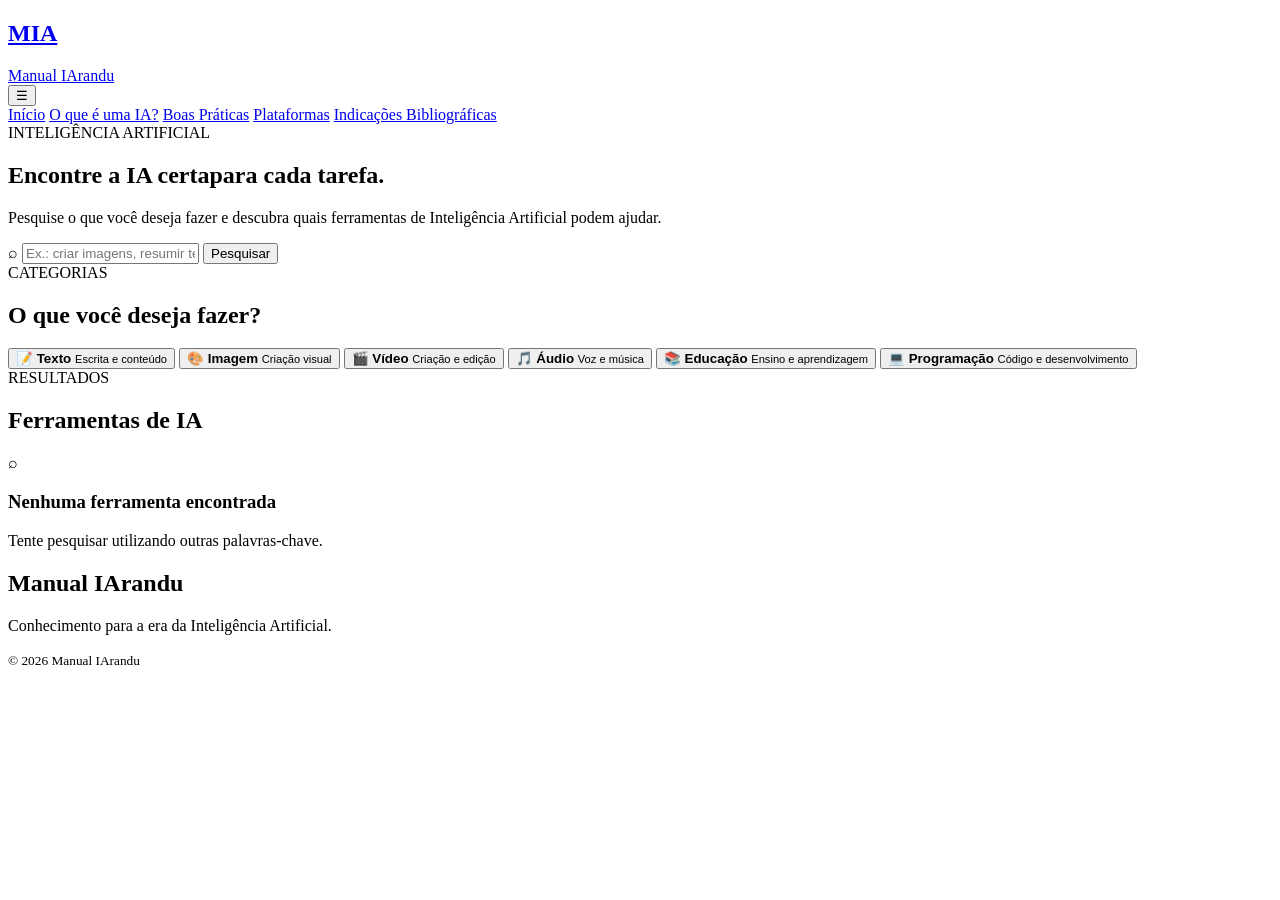
==== index.html @ a7a84420 "Add initial HTML structure for MIA website" ====
<!DOCTYPE html>
<html lang="pt-BR">

<head>

    <meta charset="UTF-8">
    <meta name="viewport" content="width=device-width, initial-scale=1.0">

    <title>MIA</title>

    <link rel="preconnect" href="https://fonts.googleapis.com">
    <link rel="preconnect" href="https://fonts.gstatic.com" crossorigin>

    <link href="https://fonts.googleapis.com/css2?family=Cormorant+Garamond:wght@500;600;700&family=Manrope:wght@400;500;600;700&display=swap"
        rel="stylesheet">

    <link rel="stylesheet" href="style.css">

    <script src="script.js" defer></script>

</head>

<body>

    <!-- Cabeçalho: -->

    <header>

        <div class="logo">
            <a href="index.html">
                <h2>MIA</h2>
                <span>Manual IArandu</span>
            </a>
        </div>

        <button class="menu-toggle" id="menuToggle" aria-label="Abrir menu">☰</button>
        
        <nav id="menu">
            <a href="index.html">Início</a>
            <a href="o-que-e-uma-ia.html">O que é uma IA?</a>
            <a href="boas-praticas.html">Boas Práticas</a>
            <a href="plataformas.html">Plataformas</a>
            <a href="indicacoes_bibliograficas.html">Indicações Bibliográficas</a>
        </nav>

    </header>

    <!-- =====================================================
                         Corpo da página
    ====================================================== -->

    <main>

        <!-- Descrição inicial -->

        <section class="hero">

            <div class="hero-content">

                <span class="tag">INTELIGÊNCIA ARTIFICIAL</span>
                <h1>Encontre a IA certa<strong>para cada tarefa.</strong></h1>
                <p>Pesquise o que você deseja fazer e descubra quais ferramentas de Inteligência Artificial podem
                    ajudar.</p>

                <!-- Busca -->

                <div class="search-box">

                    <span class="search-icon">⌕</span>
                    <input type="text" id="campoBusca" placeholder="Ex.: criar imagens, resumir textos, fazer vídeos..."
                        autocomplete="off">
                    <button id="botaoBuscar">Pesquisar</button>

                </div>

            </div>

        </section>

        <!-- Categorias -->

        <section class="categorias" id="categorias">

            <div class="titulo-secao">

                <span>CATEGORIAS</span>
                <h2>O que você deseja fazer?</h2>

            </div>

            <div class="categorias-grid">

                <button class="categoria" data-categoria="Texto">

                    <span class="emoji">📝</span>
                    <strong>Texto</strong>
                    <small>Escrita e conteúdo</small>

                </button>

                <button class="categoria" data-categoria="Imagem">

                    <span class="emoji">🎨</span>
                    <strong>Imagem</strong>
                    <small>Criação visual</small>

                </button>

                <button class="categoria" data-categoria="Vídeo">

                    <span class="emoji">🎬</span>
                    <strong>Vídeo</strong>
                    <small>Criação e edição</small>

                </button>

                <button class="categoria" data-categoria="Áudio">

                    <span class="emoji">🎵</span>
                    <strong>Áudio</strong>
                    <small>Voz e música</small>

                </button>

                <button class="categoria" data-categoria="Educação">

                    <span class="emoji">📚</span>
                    <strong>Educação</strong>
                    <small>Ensino e aprendizagem</small>

                </button>

                <button class="categoria" data-categoria="Programação">

                    <span class="emoji">💻</span>
                    <strong>Programação</strong>
                    <small>Código e desenvolvimento</small>

                </button>

            </div>

        </section>


        <!-- Seleção de acordo com a categorização  -->

        <section class="resultados" id="ferramentas">

            <div class="cabecalho-resultados">

                <div>

                    <span>RESULTADOS</span>
                    <h2 id="tituloResultados">Ferramentas de IA</h2>

                </div>

                <span id="quantidade"></span>

            </div>

            <div id="listaResultados"></div>

            <div id="semResultados">

                <div class="icone-vazio">⌕</div>
                <h3>Nenhuma ferramenta encontrada</h3>
                <p>Tente pesquisar utilizando outras palavras-chave.</p>

            </div>

        </section>

    </main>

    <!-- =====================================================
                              Rodapé
    ====================================================== -->

    <footer>

        <h2>Manual IArandu</h2>
        <p>Conhecimento para a era da Inteligência Artificial.</p>
        <small>© 2026 Manual IArandu</small>

    </footer>

</body>

</html>
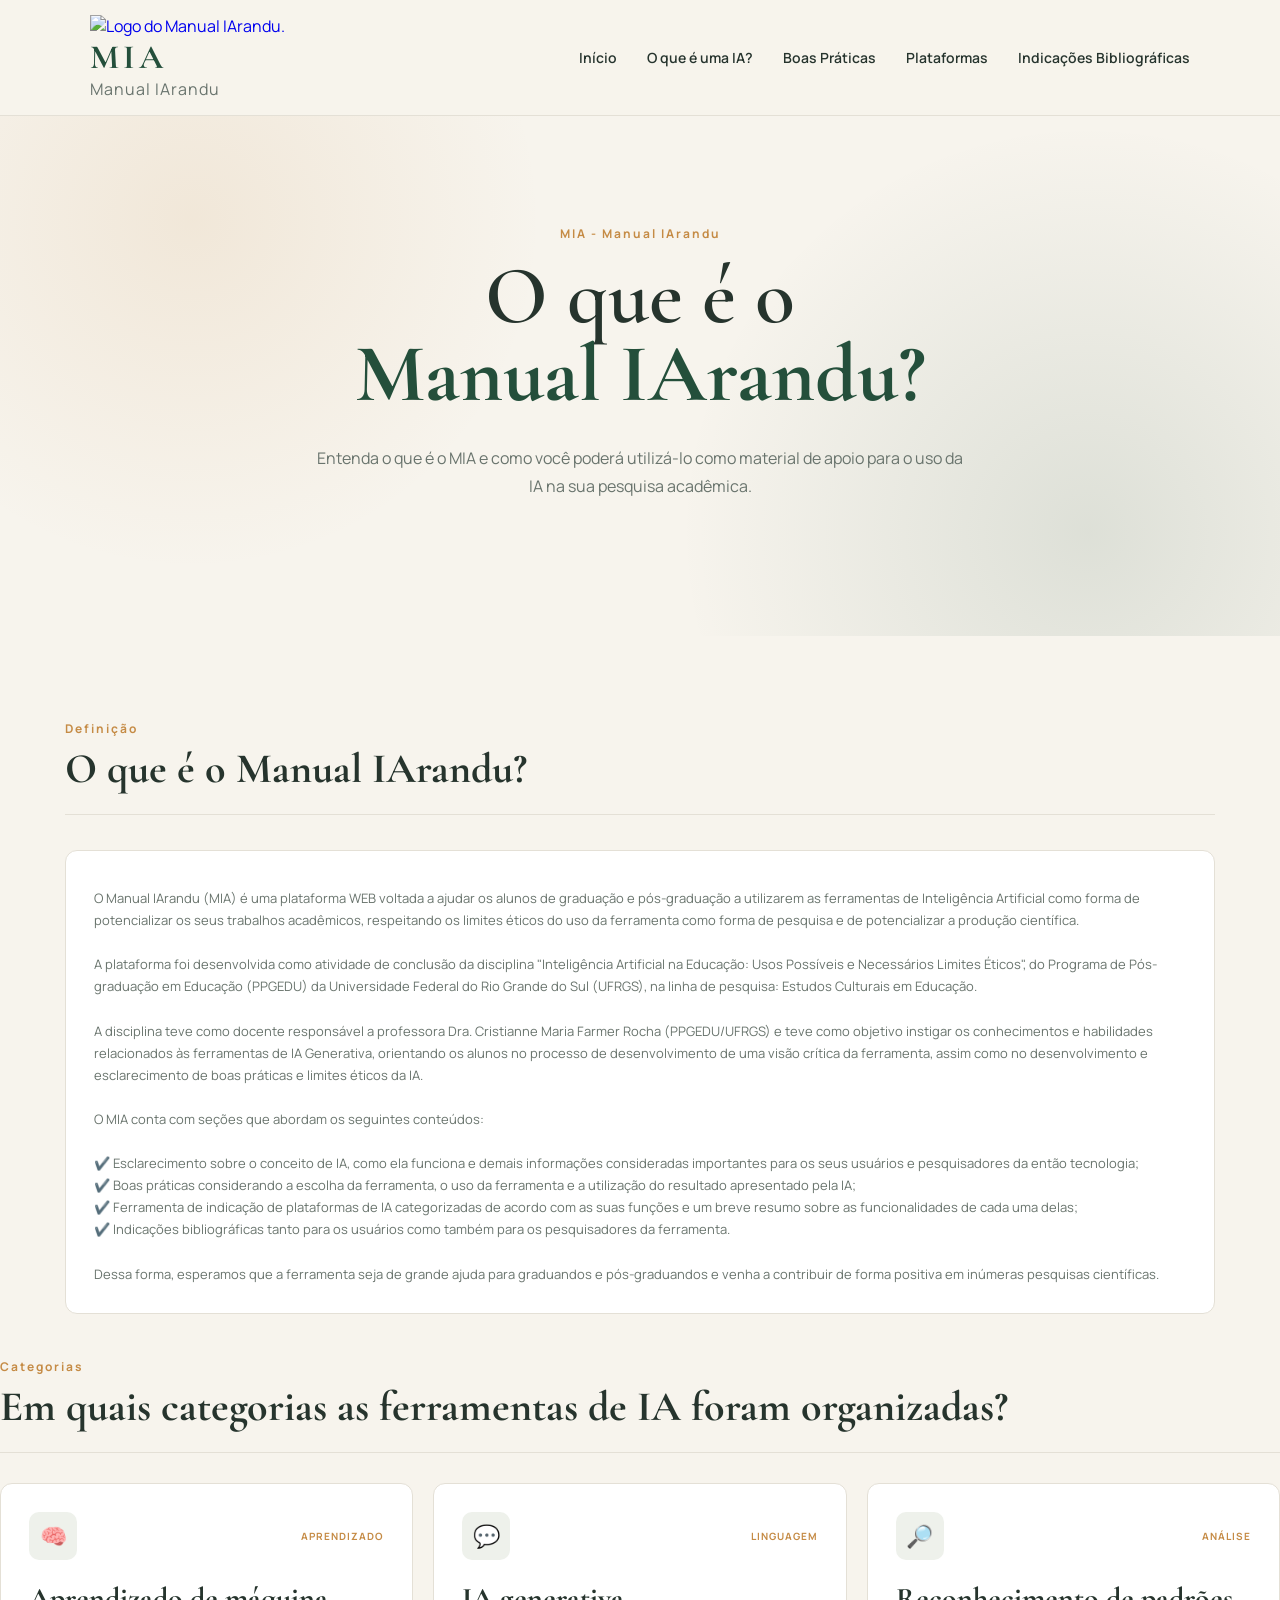
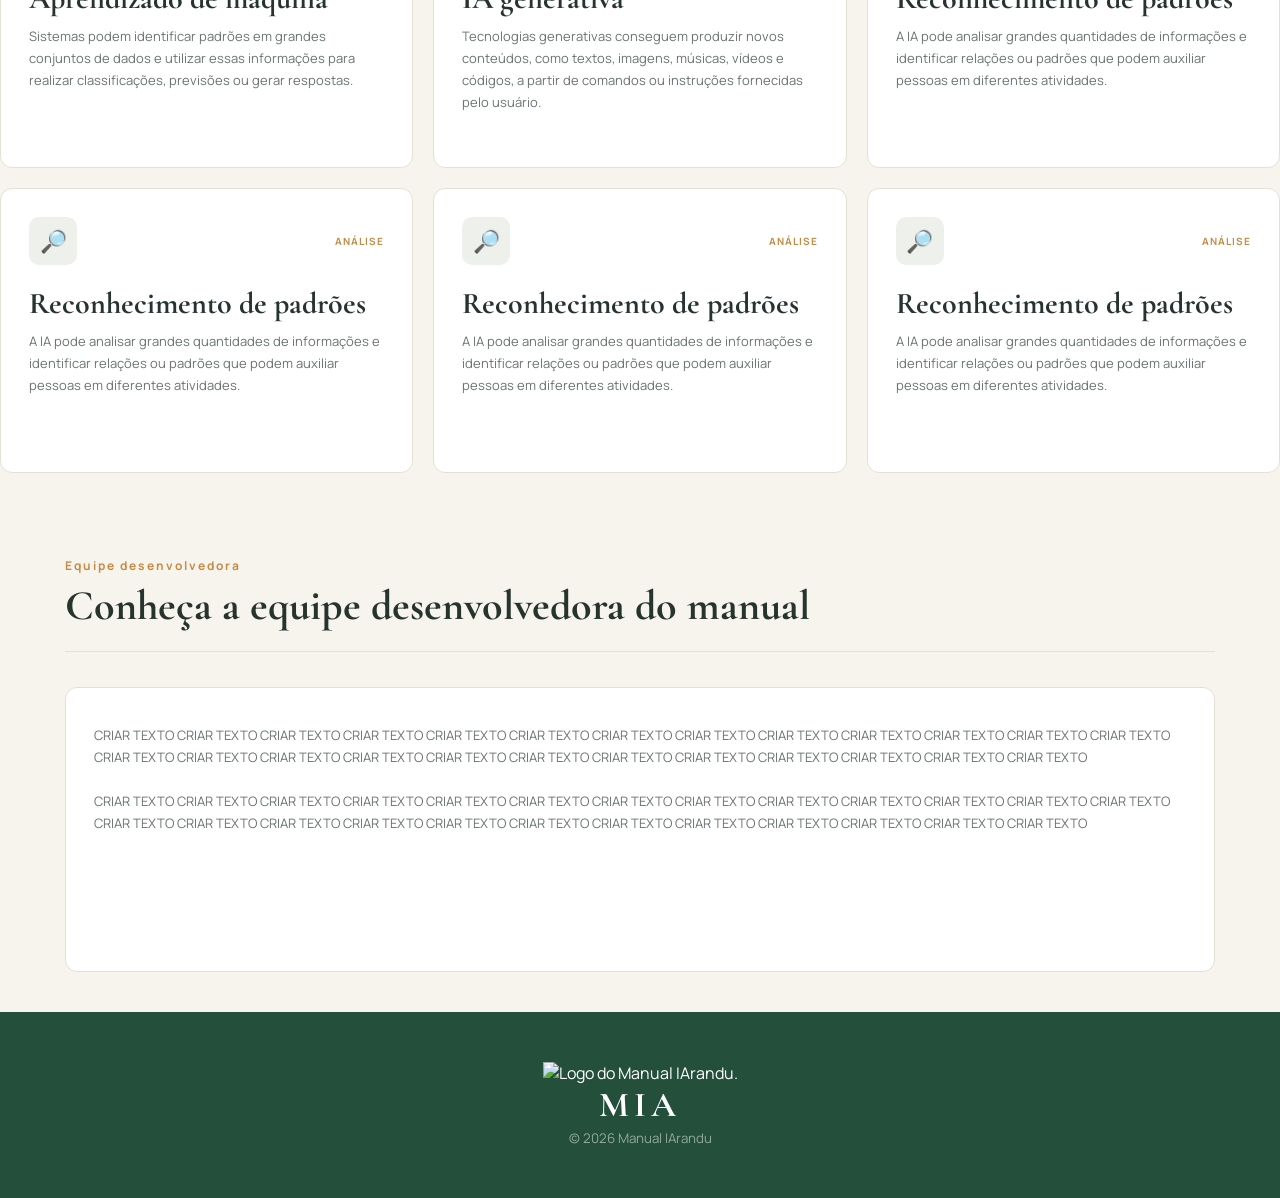
==== commit e1495df8: "Update index.html" ====
--- a/index.html
+++ b/index.html
@@ -6,167 +6,316 @@
     <meta charset="UTF-8">
     <meta name="viewport" content="width=device-width, initial-scale=1.0">
 
-    <title>MIA</title>
+    <title>MIA | Início</title>
 
     <link rel="preconnect" href="https://fonts.googleapis.com">
     <link rel="preconnect" href="https://fonts.gstatic.com" crossorigin>
-
-    <link href="https://fonts.googleapis.com/css2?family=Cormorant+Garamond:wght@500;600;700&family=Manrope:wght@400;500;600;700&display=swap"
-        rel="stylesheet">
-
+    <link href="https://fonts.googleapis.com/css2?family=Cormorant+Garamond:wght@500;600;700&family=Manrope:wght@400;500;600;700&display=swap" rel="stylesheet">
+    <link rel="icon" type="image/png" href="imagens/logo.png">
     <link rel="stylesheet" href="style.css">
 
-    <script src="script.js" defer></script>
+    <script src="js/menu.js" defer></script>
 
 </head>
 
 <body>
 
-    <!-- Cabeçalho: -->
+    <!-- =====================================================================================================================================
+    Cabeçalho      Cabeçalho      Cabeçalho      Cabeçalho     Cabeçalho     Cabeçalho     Cabeçalho     Cabeçalho     Cabeçalho     Cabeçalho     
+    ====================================================================================================================================== -->
 
     <header>
 
         <div class="logo">
+
             <a href="index.html">
-                <h2>MIA</h2>
-                <span>Manual IArandu</span>
+
+                <img src="imagens/logo.png" alt="Logo do Manual IArandu.">
+
+                <div class="logo-text">
+
+                    <h2>MIA</h2>
+
+                    <span>Manual IArandu</span>
+
+                </div>
+
             </a>
+
         </div>
 
         <button class="menu-toggle" id="menuToggle" aria-label="Abrir menu">☰</button>
         
         <nav id="menu">
+
             <a href="index.html">Início</a>
             <a href="o-que-e-uma-ia.html">O que é uma IA?</a>
             <a href="boas-praticas.html">Boas Práticas</a>
             <a href="plataformas.html">Plataformas</a>
             <a href="indicacoes_bibliograficas.html">Indicações Bibliográficas</a>
+
         </nav>
 
     </header>
 
-    <!-- =====================================================
-                         Corpo da página
-    ====================================================== -->
+    <!-- =====================================================================================================================================
+    Conteúdo da página      Conteúdo da página      Conteúdo da página      Conteúdo da página      Conteúdo da página      Conteúdo da página          
+    ====================================================================================================================================== -->
 
     <main>
 
-        <!-- Descrição inicial -->
+        <!------------------------------------------------------------ Primera seção ------------------------------------------------------------>
 
         <section class="hero">
 
             <div class="hero-content">
 
-                <span class="tag">INTELIGÊNCIA ARTIFICIAL</span>
-                <h1>Encontre a IA certa<strong>para cada tarefa.</strong></h1>
-                <p>Pesquise o que você deseja fazer e descubra quais ferramentas de Inteligência Artificial podem
-                    ajudar.</p>
-
-                <!-- Busca -->
-
-                <div class="search-box">
-
-                    <span class="search-icon">⌕</span>
-                    <input type="text" id="campoBusca" placeholder="Ex.: criar imagens, resumir textos, fazer vídeos..."
-                        autocomplete="off">
-                    <button id="botaoBuscar">Pesquisar</button>
+                <span class="tag">MIA - Manual IArandu</span>
+
+                <h1>
+                    O que é o
+                    <strong>Manual IArandu?</strong>
+                </h1>
+
+                <p>Entenda o que é o MIA e como você poderá utilizá-lo como 
+                    material de apoio para o uso da IA na sua pesquisa acadêmica.
+                </p>
+
+            </div>
+
+        </section>
+
+        <!------------------------------------------------------------ Segunda seção ------------------------------------------------------------>
+
+        <section class="categorias">
+
+            <!-- Título da segunda seção -->
+
+            <div class="cabecalho-resultados">
+
+                <div>
+
+                    <span>Definição</span>
+
+                    <h2>O que é o Manual IArandu?</h2>
 
                 </div>
 
             </div>
 
+            <!-- Texto da segunda seção -->
+
+            <div class="card" style="margin-top: 35px;">
+
+                <p>
+                    O Manual IArandu (MIA) é uma plataforma WEB voltada a ajudar os alunos de graduação e pós-graduação a utilizarem as ferramentas de 
+                    Inteligência Artificial como forma de potencializar os seus trabalhos acadêmicos, respeitando os limites éticos do uso da ferramenta 
+                    como forma de pesquisa e de potencializar a produção científica.
+
+                    <br><br>
+
+                    A plataforma foi desenvolvida como atividade de conclusão da disciplina "Inteligência Artificial na Educação: Usos Possíveis e 
+                    Necessários Limites Éticos", do Programa de Pós-graduação em Educação (PPGEDU) da Universidade Federal do Rio Grande do Sul (UFRGS), 
+                    na linha de pesquisa: Estudos Culturais em Educação.
+
+                    <br><br>
+                    
+                    A disciplina teve como docente responsável a professora Dra. Cristianne Maria Farmer Rocha (PPGEDU/UFRGS) e teve como objetivo instigar 
+                    os conhecimentos e habilidades relacionados às ferramentas de IA Generativa, orientando os alunos no processo de desenvolvimento de uma 
+                    visão crítica da ferramenta, assim como no desenvolvimento e esclarecimento de boas práticas e limites éticos da IA.
+
+                    <br><br>
+
+                    O MIA conta com seções que abordam os seguintes conteúdos:
+
+                    <br><br>
+
+                    ✔️ Esclarecimento sobre o conceito de IA, como ela funciona e demais informações consideradas importantes para os seus usuários e 
+                    pesquisadores da então tecnologia;<br>
+                    ✔️ Boas práticas considerando a escolha da ferramenta, o uso da ferramenta e a utilização do resultado apresentado pela IA;<br>
+                    ✔️ Ferramenta de indicação de plataformas de IA categorizadas de acordo com as suas funções e um breve resumo sobre as funcionalidades 
+                    de cada uma delas;<br>
+                    ✔️ Indicações bibliográficas tanto para os usuários como também para os pesquisadores da ferramenta.
+
+                    <br><br>
+
+                    Dessa forma, esperamos que a ferramenta seja de grande ajuda para graduandos e pós-graduandos e venha a contribuir de forma positiva 
+                    em inúmeras pesquisas científicas.
+
+                    <br>
+
+                </p>
+
+            </div>
+
         </section>
 
-        <!-- Categorias -->
-
-        <section class="categorias" id="categorias">
-
-            <div class="titulo-secao">
-
-                <span>CATEGORIAS</span>
-                <h2>O que você deseja fazer?</h2>
-
-            </div>
-
-            <div class="categorias-grid">
-
-                <button class="categoria" data-categoria="Texto">
-
-                    <span class="emoji">📝</span>
-                    <strong>Texto</strong>
-                    <small>Escrita e conteúdo</small>
-
-                </button>
-
-                <button class="categoria" data-categoria="Imagem">
-
-                    <span class="emoji">🎨</span>
-                    <strong>Imagem</strong>
-                    <small>Criação visual</small>
-
-                </button>
-
-                <button class="categoria" data-categoria="Vídeo">
-
-                    <span class="emoji">🎬</span>
-                    <strong>Vídeo</strong>
-                    <small>Criação e edição</small>
-
-                </button>
-
-                <button class="categoria" data-categoria="Áudio">
-
-                    <span class="emoji">🎵</span>
-                    <strong>Áudio</strong>
-                    <small>Voz e música</small>
-
-                </button>
-
-                <button class="categoria" data-categoria="Educação">
-
-                    <span class="emoji">📚</span>
-                    <strong>Educação</strong>
-                    <small>Ensino e aprendizagem</small>
-
-                </button>
-
-                <button class="categoria" data-categoria="Programação">
-
-                    <span class="emoji">💻</span>
-                    <strong>Programação</strong>
-                    <small>Código e desenvolvimento</small>
-
-                </button>
+        <!------------------------------------------------------------ Terceira seção ------------------------------------------------------------>
+
+        <section class="padding-definicao-categorias">
+
+            <!-- Título da terceira seção -->
+
+            <div class="cabecalho-resultados">
+
+                <div>
+
+                    <span>Categorias</span>
+
+                    <h2>Em quais categorias as ferramentas de IA foram organizadas?</h2>
+
+                </div>
+
+            </div>
+
+            <!-- Categorias e breve descrições delas -->
+
+            <div id="listaResultados">
+
+                <article class="card">
+
+                    <div class="card-topo">
+                        <div class="icone">🧠</div>
+                        <span class="tipo">Aprendizado</span>
+                    </div>
+
+                    <h3>Aprendizado de máquina</h3>
+
+                    <p>
+                        Sistemas podem identificar padrões em grandes conjuntos
+                        de dados e utilizar essas informações para realizar
+                        classificações, previsões ou gerar respostas.
+                    </p>
+
+                </article>
+
+                <article class="card">
+
+                    <div class="card-topo">
+                        <div class="icone">💬</div>
+                        <span class="tipo">Linguagem</span>
+                    </div>
+
+                    <h3>IA generativa</h3>
+
+                    <p>
+                        Tecnologias generativas conseguem produzir novos conteúdos,
+                        como textos, imagens, músicas, vídeos e códigos, a partir
+                        de comandos ou instruções fornecidas pelo usuário.
+                    </p>
+
+                </article>
+
+                <article class="card">
+
+                    <div class="card-topo">
+                        <div class="icone">🔎</div>
+                        <span class="tipo">Análise</span>
+                    </div>
+
+                    <h3>Reconhecimento de padrões</h3>
+
+                    <p>
+                        A IA pode analisar grandes quantidades de informações e
+                        identificar relações ou padrões que podem auxiliar pessoas
+                        em diferentes atividades.
+                    </p>
+
+                </article>
+
+                <article class="card">
+
+                    <div class="card-topo">
+                        <div class="icone">🔎</div>
+                        <span class="tipo">Análise</span>
+                    </div>
+
+                    <h3>Reconhecimento de padrões</h3>
+
+                    <p>
+                        A IA pode analisar grandes quantidades de informações e
+                        identificar relações ou padrões que podem auxiliar pessoas
+                        em diferentes atividades.
+                    </p>
+
+                </article>
+
+                <article class="card">
+
+                    <div class="card-topo">
+                        <div class="icone">🔎</div>
+                        <span class="tipo">Análise</span>
+                    </div>
+
+                    <h3>Reconhecimento de padrões</h3>
+
+                    <p>
+                        A IA pode analisar grandes quantidades de informações e
+                        identificar relações ou padrões que podem auxiliar pessoas
+                        em diferentes atividades.
+                    </p>
+
+                </article>
+
+                <article class="card">
+
+                    <div class="card-topo">
+                        <div class="icone">🔎</div>
+                        <span class="tipo">Análise</span>
+                    </div>
+
+                    <h3>Reconhecimento de padrões</h3>
+
+                    <p>
+                        A IA pode analisar grandes quantidades de informações e
+                        identificar relações ou padrões que podem auxiliar pessoas
+                        em diferentes atividades.
+                    </p>
+
+                </article>
 
             </div>
 
         </section>
 
-
-        <!-- Seleção de acordo com a categorização  -->
-
-        <section class="resultados" id="ferramentas">
+        <!------------------------------------------------------------ Quarta seção ------------------------------------------------------------>
+
+
+        <section class="categorias">
+
+            <!-- Título da quarta seção -->
 
             <div class="cabecalho-resultados">
 
                 <div>
 
-                    <span>RESULTADOS</span>
-                    <h2 id="tituloResultados">Ferramentas de IA</h2>
+                    <span>Equipe desenvolvedora</span>
+
+                    <h2>Conheça a equipe desenvolvedora do manual</h2>
 
                 </div>
 
-                <span id="quantidade"></span>
-
-            </div>
-
-            <div id="listaResultados"></div>
-
-            <div id="semResultados">
-
-                <div class="icone-vazio">⌕</div>
-                <h3>Nenhuma ferramenta encontrada</h3>
-                <p>Tente pesquisar utilizando outras palavras-chave.</p>
+            </div>
+
+            <!-- Texto da quarta seção -->
+
+            <div class="card" style="margin-top: 35px;">
+
+                <p>
+                    CRIAR TEXTO   CRIAR TEXTO   CRIAR TEXTO   CRIAR TEXTO   CRIAR TEXTO   
+                    CRIAR TEXTO   CRIAR TEXTO   CRIAR TEXTO   CRIAR TEXTO   CRIAR TEXTO   
+                    CRIAR TEXTO   CRIAR TEXTO   CRIAR TEXTO   CRIAR TEXTO   CRIAR TEXTO   
+                    CRIAR TEXTO   CRIAR TEXTO   CRIAR TEXTO   CRIAR TEXTO   CRIAR TEXTO   
+                    CRIAR TEXTO   CRIAR TEXTO   CRIAR TEXTO   CRIAR TEXTO   CRIAR TEXTO   
+
+                    <br><br>
+
+                    CRIAR TEXTO   CRIAR TEXTO   CRIAR TEXTO   CRIAR TEXTO   CRIAR TEXTO   
+                    CRIAR TEXTO   CRIAR TEXTO   CRIAR TEXTO   CRIAR TEXTO   CRIAR TEXTO   
+                    CRIAR TEXTO   CRIAR TEXTO   CRIAR TEXTO   CRIAR TEXTO   CRIAR TEXTO   
+                    CRIAR TEXTO   CRIAR TEXTO   CRIAR TEXTO   CRIAR TEXTO   CRIAR TEXTO   
+                    CRIAR TEXTO   CRIAR TEXTO   CRIAR TEXTO   CRIAR TEXTO   CRIAR TEXTO   
+                </p>
 
             </div>
 
@@ -174,14 +323,16 @@
 
     </main>
 
-    <!-- =====================================================
-                              Rodapé
-    ====================================================== -->
+    <!-- =====================================================================================================================================
+    Rodapé     Rodapé     Rodapé     Rodapé     Rodapé     Rodapé     Rodapé     Rodapé     Rodapé     Rodapé     Rodapé     Rodapé     Rodapé
+    ====================================================================================================================================== -->
 
     <footer>
 
-        <h2>Manual IArandu</h2>
-        <p>Conhecimento para a era da Inteligência Artificial.</p>
+        <img src="imagens/logo.png" alt="Logo do Manual IArandu.">
+
+        <h2>MIA</h2>
+
         <small>© 2026 Manual IArandu</small>
 
     </footer>
--- a/style.css
+++ b/style.css
@@ -0,0 +1,764 @@
+/* =====================================================
+           CONFIGURAÇÕES
+   ===================================================== */
+
+* {
+    margin: 0;
+    padding: 0;
+    box-sizing: border-box;
+}
+
+:root {
+    --fundo: #f7f4ed;
+    --branco: #ffffff;
+    --verde: #244f3b;
+    --verde-escuro: #183a2b;
+    --dourado: #c58b45;
+    --texto: #26342d;
+    --cinza: #69746d;
+    --borda: #e4e0d6;
+}
+
+html {
+    scroll-behavior: smooth;
+}
+
+body {
+    font-family: "Manrope", sans-serif;
+    background: var(--fundo);
+    color: var(--texto);
+}
+
+
+/* =====================================================
+           CABEÇALHO
+===================================================== */
+
+header {
+    min-height: 80px;
+
+    padding: 15px 7%;
+
+    display: flex;
+    align-items: center;
+    justify-content: space-between;
+
+    background: rgba(247, 244, 237, 0.95);
+
+    border-bottom: 1px solid var(--borda);
+
+    position: sticky;
+    top: 0;
+
+    z-index: 100;
+}
+
+.logo {
+    display: flex;
+    flex-direction: column;
+}
+
+.logo a {
+    text-decoration: none; /* remove sublinhado */
+}
+
+.logo h2 {
+    font-family: "Cormorant Garamond", serif;
+
+    font-size: 34px;
+
+    letter-spacing: 4px;
+
+    color: var(--verde);
+}
+
+.logo span {
+    letter-spacing: 1px;
+    color: var(--cinza);
+}
+
+nav {
+    display: flex;
+    gap: 30px;
+}
+
+nav a {
+    color: var(--texto);
+
+    text-decoration: none;
+
+    font-size: 14px;
+
+    font-weight: 600;
+}
+
+nav a:hover {
+    color: var(--dourado);
+}
+
+/* =====================================================
+           CABEÇALHO
+===================================================== */
+
+header {
+    min-height: 80px;
+    padding: 15px 7%;
+    display: flex;
+    align-items: center;
+    justify-content: space-between;
+    background: rgba(247, 244, 237, 0.95);
+    border-bottom: 1px solid var(--borda);
+    position: sticky;
+    top: 0;
+    z-index: 100;
+}
+
+.logo {
+    display: flex;
+    flex-direction: column;
+}
+
+.logo a {
+    text-decoration: none;
+}
+
+.logo h2 {
+    font-family: "Cormorant Garamond", serif;
+    font-size: 34px;
+    letter-spacing: 4px;
+    color: var(--verde);
+}
+
+.logo span {
+    letter-spacing: 1px;
+    color: var(--cinza);
+}
+
+nav {
+    display: flex;
+    gap: 30px;
+}
+
+nav a {
+    color: var(--texto);
+    text-decoration: none;
+    font-size: 14px;
+    font-weight: 600;
+}
+
+nav a:hover {
+    color: var(--dourado);
+}
+
+/* BOTÃO DO MENU */
+.menu-toggle {
+    display: none;
+    background: none;
+    border: none;
+    font-size: 32px;
+    color: var(--verde);
+    cursor: pointer;
+}
+
+/* MENU MOBILE */
+
+@media (max-width: 768px) {
+    .menu-toggle {
+        display: block;
+        z-index: 101;
+    }
+
+    #menu {
+        display: none;
+        position: absolute;
+        top: 100%;
+        left: 0;
+        width: 100%;
+        flex-direction: column;
+        background: rgba(247, 244, 237, 0.98);
+        border-bottom: 1px solid var(--borda);
+    }
+
+    #menu.active {
+        display: flex;
+    }
+
+    #menu a {
+        padding: 16px 5%;
+        font-size: 16px;
+        border-bottom: 1px solid var(--borda);
+    }
+
+    #menu a:hover {
+        background: rgba(0, 0, 0, 0.04);
+    }
+}
+
+/* =====================================================
+           HERO
+        ===================================================== */
+
+.hero {
+    min-height: 520px;
+
+    display: flex;
+    justify-content: center;
+    align-items: center;
+
+    padding: 70px 20px;
+
+    background:
+        radial-gradient(circle at 15% 20%,
+            rgba(197, 139, 69, 0.12),
+            transparent 30%),
+        radial-gradient(circle at 85% 80%,
+            rgba(36, 79, 59, 0.12),
+            transparent 35%);
+}
+
+.hero-content {
+    width: 100%;
+    max-width: 900px;
+
+    text-align: center;
+}
+
+.tag {
+    color: var(--dourado);
+
+    font-size: 12px;
+
+    font-weight: 700;
+
+    letter-spacing: 2px;
+}
+
+.hero h1 {
+    margin-top: 15px;
+
+    font-family: "Cormorant Garamond", serif;
+
+    font-size: clamp(50px, 7vw, 82px);
+
+    line-height: 0.95;
+
+    font-weight: 600;
+}
+
+.hero h1 strong {
+    display: block;
+
+    color: var(--verde);
+}
+
+.hero p {
+    max-width: 650px;
+
+    margin: 30px auto;
+
+    color: var(--cinza);
+
+    font-size: 16px;
+
+    line-height: 1.8;
+}
+
+
+/* =====================================================
+           CAMPO DE BUSCA
+        ===================================================== */
+
+.search-box {
+    max-width: 780px;
+
+    margin: 35px auto 0;
+
+    display: flex;
+
+    align-items: center;
+
+    background: var(--branco);
+
+    border: 1px solid var(--borda);
+
+    border-radius: 12px;
+
+    padding: 7px;
+
+    box-shadow:
+        0 15px 40px rgba(40, 50, 40, 0.08);
+}
+
+.search-icon {
+    padding-left: 15px;
+
+    font-size: 25px;
+
+    color: var(--cinza);
+}
+
+#campoBusca {
+    flex: 1;
+
+    border: none;
+
+    outline: none;
+
+    padding: 16px;
+
+    background: transparent;
+
+    font-family: inherit;
+
+    font-size: 15px;
+
+    color: var(--texto);
+}
+
+#campoBusca::placeholder {
+    color: #9a9f9b;
+}
+
+#botaoBuscar {
+    border: none;
+
+    padding: 15px 25px;
+
+    border-radius: 8px;
+
+    background: var(--verde);
+
+    color: white;
+
+    font-family: inherit;
+
+    font-weight: 700;
+
+    cursor: pointer;
+
+    transition: 0.2s;
+}
+
+#botaoBuscar:hover {
+    background: var(--verde-escuro);
+}
+
+
+/* =====================================================
+           CATEGORIAS
+        ===================================================== */
+
+.categorias {
+    max-width: 1200px;
+
+    margin: auto;
+
+    padding: 80px 25px 40px;
+}
+
+.titulo-secao span {
+    color: var(--dourado);
+
+    font-size: 12px;
+
+    font-weight: 700;
+
+    letter-spacing: 2px;
+}
+
+.titulo-secao h2 {
+    margin-top: 5px;
+
+    font-family: "Cormorant Garamond", serif;
+
+    font-size: 42px;
+}
+
+.categorias-grid {
+    margin-top: 35px;
+
+    display: grid;
+
+    grid-template-columns:
+        repeat(6, 1fr);
+
+    gap: 15px;
+}
+
+.categoria {
+    padding: 22px 15px;
+
+    border: 1px solid var(--borda);
+
+    border-radius: 10px;
+
+    background: var(--branco);
+
+    text-align: left;
+
+    font-family: inherit;
+
+    cursor: pointer;
+
+    transition: 0.2s;
+}
+
+.categoria:hover,
+.categoria.ativa {
+    transform: translateY(-4px);
+    border-color: var(--dourado);
+    box-shadow: 0 10px 25px rgba(40, 50, 40, 0.08);
+}
+
+.categoria .emoji {
+    display: block;
+    text-align: center;
+    font-size: 27px;
+}
+
+.categoria strong {
+    display: block;
+    text-align: center;
+    font-size: 14px;
+}
+
+.categoria small {
+    display: block;
+    text-align: center;
+    margin-top: 5px;
+
+    color: var(--cinza);
+
+    font-size: 11px;
+}
+
+
+/* =====================================================
+           RESULTADOS
+        ===================================================== */
+
+.resultados {
+    max-width: 1200px;
+
+    margin: auto;
+
+    padding: 50px 25px 100px;
+}
+
+.cabecalho-resultados {
+    display: flex;
+
+    align-items: end;
+
+    justify-content: space-between;
+
+    padding-bottom: 20px;
+
+    border-bottom: 1px solid var(--borda);
+}
+
+.cabecalho-resultados span {
+    color: var(--dourado);
+
+    font-size: 12px;
+
+    font-weight: 700;
+
+    letter-spacing: 2px;
+}
+
+.cabecalho-resultados h2 {
+    margin-top: 5px;
+
+    font-family: "Cormorant Garamond", serif;
+
+    font-size: 42px;
+}
+
+#quantidade {
+    color: var(--cinza);
+
+    font-size: 13px;
+}
+
+#listaResultados {
+    display: grid;
+
+    grid-template-columns:
+        repeat(3, 1fr);
+
+    gap: 20px;
+
+    margin-top: 30px;
+}
+
+
+/* =====================================================
+           CARDS
+===================================================== */
+
+.card {
+    min-height: 285px;
+
+    display: flex;
+
+    flex-direction: column;
+
+    padding: 28px;
+
+    background: var(--branco);
+
+    border: 1px solid var(--borda);
+
+    border-radius: 12px;
+
+    transition: 0.2s;
+}
+
+.card:hover {
+    transform: translateY(-5px);
+
+    box-shadow:
+        0 15px 35px rgba(40, 50, 40, 0.08);
+}
+
+.card-topo {
+    display: flex;
+
+    align-items: center;
+
+    justify-content: space-between;
+}
+
+.icone {
+    width: 48px;
+    height: 48px;
+
+    display: flex;
+
+    align-items: center;
+    justify-content: center;
+
+    border-radius: 10px;
+
+    background: #eef1eb;
+
+    font-size: 22px;
+}
+
+.tipo {
+    color: var(--dourado);
+
+    font-size: 10px;
+
+    font-weight: 700;
+
+    letter-spacing: 1px;
+
+    text-transform: uppercase;
+}
+
+.card h3 {
+    margin-top: 20px;
+
+    font-family: "Cormorant Garamond", serif;
+
+    font-size: 30px;
+}
+
+.card p {
+    flex-grow: 1;
+
+    margin-top: 8px;
+
+    color: var(--cinza);
+
+    font-size: 13px;
+
+    line-height: 1.7;
+}
+
+.botoes {
+    display: flex;
+
+    gap: 10px;
+
+    margin-top: 25px;
+}
+
+.botoes a {
+    flex: 1;
+
+    padding: 10px;
+
+    border-radius: 7px;
+
+    text-align: center;
+
+    text-decoration: none;
+
+    font-size: 11px;
+
+    font-weight: 700;
+}
+
+.manual {
+    background: var(--verde);
+
+    color: white;
+}
+
+.site {
+    border: 1px solid var(--borda);
+
+    color: var(--texto);
+}
+
+.botoes a:hover {
+    opacity: 0.8;
+}
+
+
+/* =====================================================
+           SEM RESULTADOS
+        ===================================================== */
+
+#semResultados {
+    display: none;
+
+    padding: 80px 20px;
+
+    text-align: center;
+
+    color: var(--cinza);
+}
+
+#semResultados .icone-vazio {
+    font-size: 50px;
+
+    margin-bottom: 15px;
+}
+
+#semResultados h3 {
+    margin-bottom: 10px;
+
+    color: var(--texto);
+}
+
+
+/* =====================================================
+           RODAPÉ
+        ===================================================== */
+
+footer {
+    padding: 50px 20px;
+
+    background: var(--verde);
+
+    color: white;
+
+    text-align: center;
+}
+
+footer h2 {
+    font-family: "Cormorant Garamond", serif;
+
+    font-size: 35px;
+
+    letter-spacing: 5px;
+}
+
+footer p {
+    margin: 10px 0 25px;
+
+    font-size: 13px;
+
+    opacity: 0.7;
+}
+
+footer small {
+    opacity: 0.5;
+}
+
+
+/* =====================================================
+           RESPONSIVIDADE
+        ===================================================== */
+
+@media (max-width: 950px) {
+
+    .categorias-grid {
+        grid-template-columns:
+            repeat(3, 1fr);
+    }
+
+    #listaResultados {
+        grid-template-columns:
+            repeat(2, 1fr);
+    }
+
+}
+
+
+@media (max-width: 650px) {
+
+    header {
+        padding: 15px 20px;
+    }
+
+    #menu {
+        display: none;
+    }
+
+    .hero {
+        padding: 60px 20px;
+    }
+
+    .hero h1 {
+        font-size: 55px;
+    }
+
+    .search-box {
+        flex-direction: column;
+
+        align-items: stretch;
+
+        padding: 10px;
+    }
+
+    .search-icon {
+        display: none;
+    }
+
+    #botaoBuscar {
+        width: 100%;
+    }
+
+    .categorias-grid {
+        grid-template-columns:
+            repeat(2, 1fr);
+    }
+
+    #listaResultados {
+        grid-template-columns:
+            1fr;
+    }
+
+    .cabecalho-resultados {
+        flex-direction: column;
+
+        align-items: flex-start;
+
+        gap: 10px;
+    }
+
+}
+
+/* =====================================================
+           RESPONSIVIDADE
+===================================================== */
+
+.icone img {
+    padding: 5px;     /* opcional, para espaçamento interno */
+    width: 100%;
+}
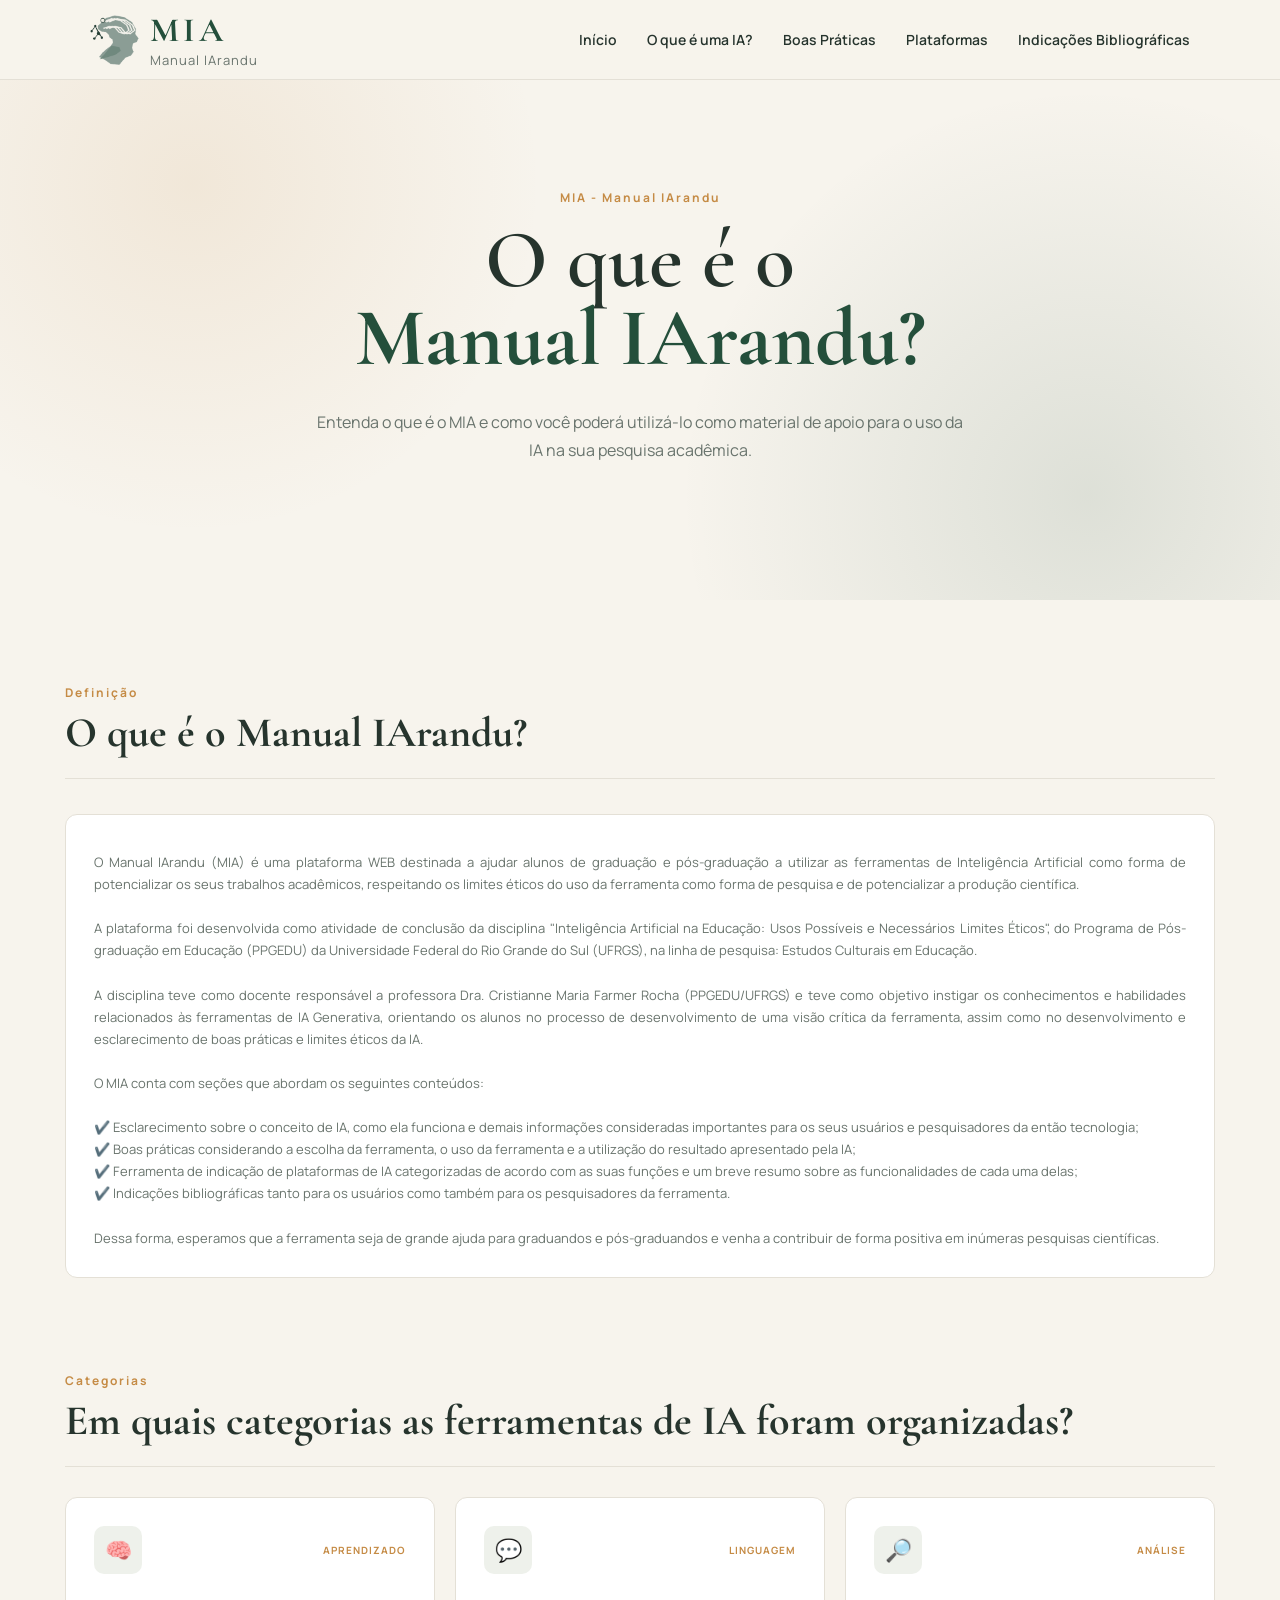
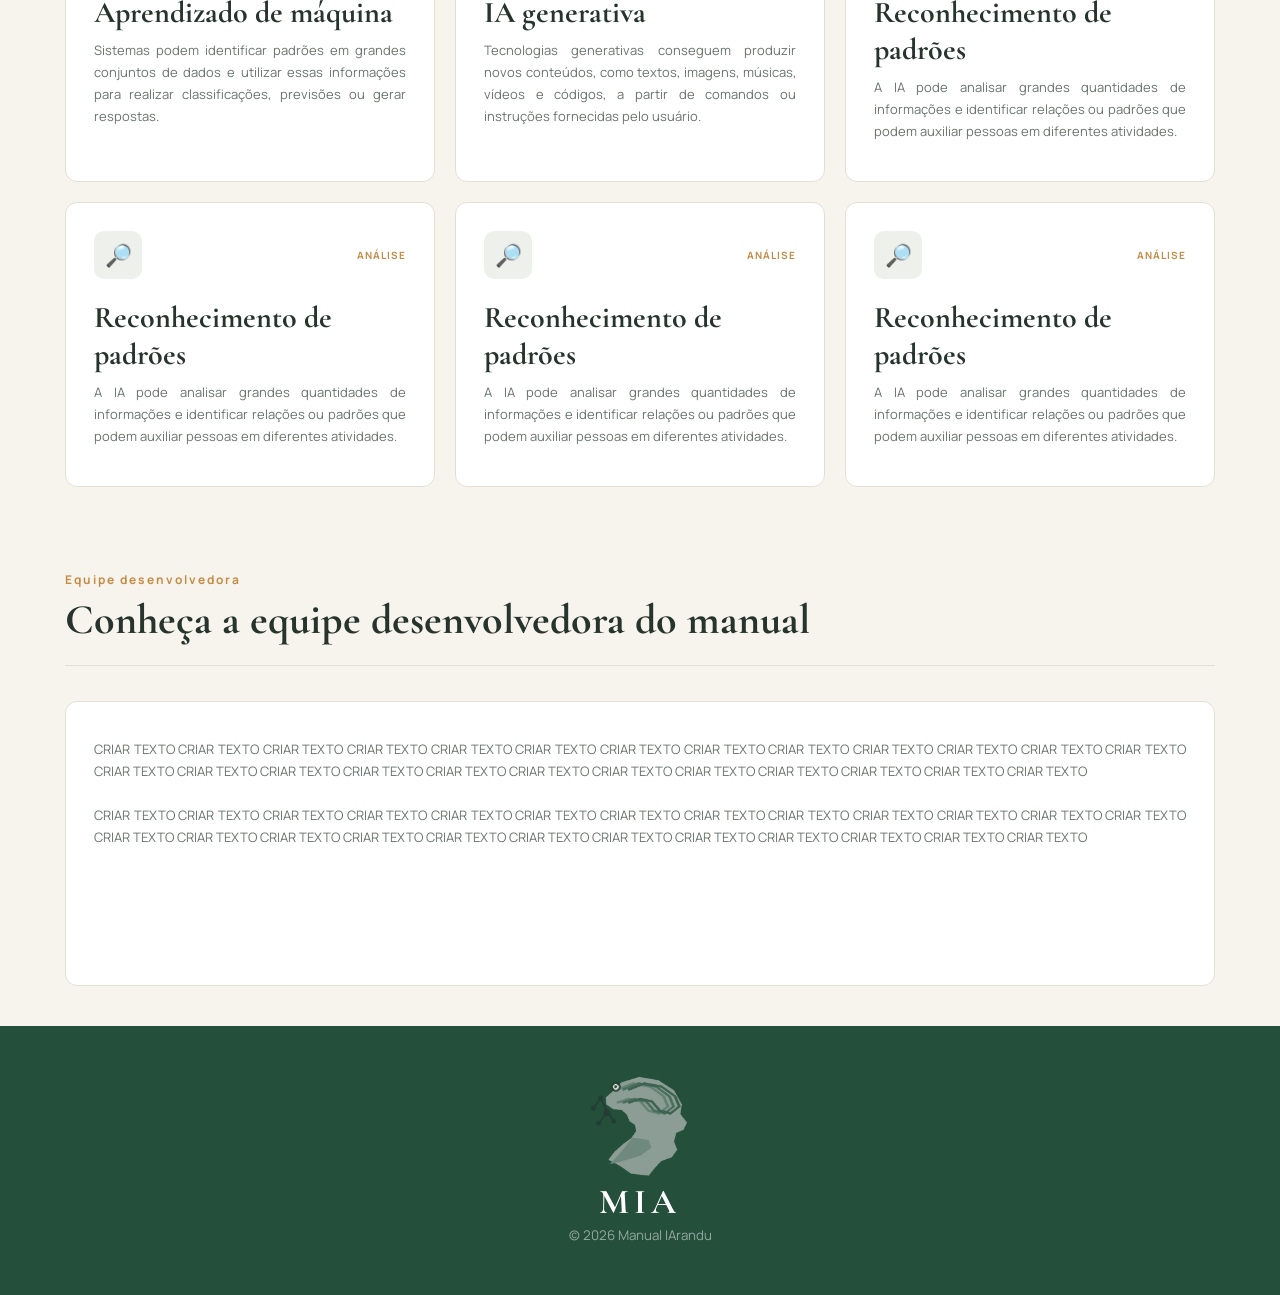
==== commit ff2d2292: "Update description of MIA platform" ====
--- a/index.html
+++ b/index.html
@@ -108,7 +108,7 @@
             <div class="card" style="margin-top: 35px;">
 
                 <p>
-                    O Manual IArandu (MIA) é uma plataforma WEB voltada a ajudar os alunos de graduação e pós-graduação a utilizarem as ferramentas de 
+                    O Manual IArandu (MIA) é uma plataforma WEB destinada a ajudar alunos de graduação e pós-graduação a utilizar as ferramentas de 
                     Inteligência Artificial como forma de potencializar os seus trabalhos acadêmicos, respeitando os limites éticos do uso da ferramenta 
                     como forma de pesquisa e de potencializar a produção científica.
 
--- a/style.css
+++ b/style.css
@@ -33,11 +33,9 @@
 /* =====================================================
            CABEÇALHO
 ===================================================== */
-
 header {
     min-height: 80px;
-
-    padding: 15px 7%;
+    padding: 10px 7%;
 
     display: flex;
     align-items: center;
@@ -53,86 +51,64 @@
     z-index: 100;
 }
 
+
+/* =========================
+   LOGO
+   ========================= */
+
 .logo {
     display: flex;
+    align-items: center;
+}
+
+.logo a {
+    display: flex;
+    align-items: center;
+    gap: 10px;
+
+    text-decoration: none;
+}
+
+
+/* IMAGEM DA LOGO */
+
+.logo img {
+    width: 50px;
+    height: 50px;
+
+    object-fit: contain;
+
+    display: block;
+}
+
+
+.logo-text {
+    display: flex;
     flex-direction: column;
 }
 
-.logo a {
-    text-decoration: none; /* remove sublinhado */
-}
-
 .logo h2 {
-    font-family: "Cormorant Garamond", serif;
-
-    font-size: 34px;
-
-    letter-spacing: 4px;
-
-    color: var(--verde);
-}
-
-.logo span {
-    letter-spacing: 1px;
-    color: var(--cinza);
-}
-
-nav {
-    display: flex;
-    gap: 30px;
-}
-
-nav a {
-    color: var(--texto);
-
-    text-decoration: none;
-
-    font-size: 14px;
-
-    font-weight: 600;
-}
-
-nav a:hover {
-    color: var(--dourado);
-}
-
-/* =====================================================
-           CABEÇALHO
-===================================================== */
-
-header {
-    min-height: 80px;
-    padding: 15px 7%;
-    display: flex;
-    align-items: center;
-    justify-content: space-between;
-    background: rgba(247, 244, 237, 0.95);
-    border-bottom: 1px solid var(--borda);
-    position: sticky;
-    top: 0;
-    z-index: 100;
-}
-
-.logo {
-    display: flex;
-    flex-direction: column;
-}
-
-.logo a {
-    text-decoration: none;
-}
-
-.logo h2 {
+    margin: 0;
+
     font-family: "Cormorant Garamond", serif;
     font-size: 34px;
     letter-spacing: 4px;
+
     color: var(--verde);
 }
 
 .logo span {
+    margin: 0;
+
+    font-size: 13px;
     letter-spacing: 1px;
+
     color: var(--cinza);
 }
+
+/* =========================
+   MENU
+   ========================= */
 
 nav {
     display: flex;
@@ -141,8 +117,11 @@
 
 nav a {
     color: var(--texto);
+
     text-decoration: none;
+
     font-size: 14px;
+
     font-weight: 600;
 }
 
@@ -150,23 +129,60 @@
     color: var(--dourado);
 }
 
-/* BOTÃO DO MENU */
+
+/* =========================
+   BOTÃO DO MENU
+   ========================= */
+
 .menu-toggle {
     display: none;
+
     background: none;
     border: none;
+
     font-size: 32px;
+
     color: var(--verde);
+
     cursor: pointer;
 }
 
-/* MENU MOBILE */
+
+/* =========================
+   MENU MOBILE
+   ========================= */
 
 @media (max-width: 768px) {
+
+    header {
+        min-height: 70px;
+        padding: 10px 5%;
+    }
+
+    /* LOGO NO CELULAR */
+
+    .logo img {
+        width: 40px;
+        height: 40px;
+    }
+
+    .logo h2 {
+        font-size: 27px;
+        letter-spacing: 3px;
+    }
+
+    .logo span {
+        font-size: 11px;
+    }
+
+    /* BOTÃO */
+
     .menu-toggle {
         display: block;
         z-index: 101;
     }
+
+    /* MENU FECHADO */
 
     #menu {
         display: none;
@@ -175,13 +191,18 @@
         left: 0;
         width: 100%;
         flex-direction: column;
+        gap: 0;
         background: rgba(247, 244, 237, 0.98);
         border-bottom: 1px solid var(--borda);
     }
 
+    /* MENU ABERTO */
+
     #menu.active {
         display: flex;
     }
+
+    /* LINKS */
 
     #menu a {
         padding: 16px 5%;
@@ -193,6 +214,8 @@
         background: rgba(0, 0, 0, 0.04);
     }
 }
+
+
 
 /* =====================================================
            HERO
@@ -350,10 +373,13 @@
 
 .categorias {
     max-width: 1200px;
-
     margin: auto;
-
     padding: 80px 25px 40px;
+}
+
+.titulo-secao {
+    padding-bottom: 20px;
+    border-bottom: 1px solid var(--borda);
 }
 
 .titulo-secao span {
@@ -366,6 +392,7 @@
     letter-spacing: 2px;
 }
 
+
 .titulo-secao h2 {
     margin-top: 5px;
 
@@ -387,19 +414,12 @@
 
 .categoria {
     padding: 22px 15px;
-
     border: 1px solid var(--borda);
-
     border-radius: 10px;
-
     background: var(--branco);
-
     text-align: left;
-
     font-family: inherit;
-
     cursor: pointer;
-
     transition: 0.2s;
 }
 
@@ -439,21 +459,21 @@
 
 .resultados {
     max-width: 1200px;
-
     margin: auto;
-
     padding: 50px 25px 100px;
 }
 
+.padding-definicao-categorias {
+    max-width: 1200px;
+    margin: auto;
+    padding: 50px 25px 0px;
+}
+
 .cabecalho-resultados {
     display: flex;
-
     align-items: end;
-
     justify-content: space-between;
-
     padding-bottom: 20px;
-
     border-bottom: 1px solid var(--borda);
 }
 
@@ -493,124 +513,90 @@
 }
 
 
-/* =====================================================
-           CARDS
-===================================================== */
+/* ===========================================================================================================================================
+    Cards     Cards     Cards      Cards      Cards      Cards     Cards     Cards     Cards     Cards     Cards     Cards     Cards     Cards        
+=========================================================================================================================================== */
 
 .card {
     min-height: 285px;
-
-    display: flex;
-
+    display: flex;
     flex-direction: column;
-
     padding: 28px;
-
     background: var(--branco);
-
     border: 1px solid var(--borda);
-
     border-radius: 12px;
-
     transition: 0.2s;
 }
 
 .card:hover {
     transform: translateY(-5px);
-
-    box-shadow:
-        0 15px 35px rgba(40, 50, 40, 0.08);
+    box-shadow: 0 15px 35px rgba(40, 50, 40, 0.08);
 }
 
 .card-topo {
     display: flex;
-
     align-items: center;
-
     justify-content: space-between;
 }
 
 .icone {
     width: 48px;
     height: 48px;
-
-    display: flex;
-
+    display: flex;
     align-items: center;
     justify-content: center;
-
     border-radius: 10px;
-
     background: #eef1eb;
-
     font-size: 22px;
 }
 
 .tipo {
     color: var(--dourado);
-
     font-size: 10px;
-
     font-weight: 700;
-
     letter-spacing: 1px;
-
     text-transform: uppercase;
 }
 
 .card h3 {
     margin-top: 20px;
-
     font-family: "Cormorant Garamond", serif;
-
     font-size: 30px;
 }
 
 .card p {
     flex-grow: 1;
-
     margin-top: 8px;
-
     color: var(--cinza);
-
     font-size: 13px;
-
     line-height: 1.7;
+    text-align: justify;
+    text-align-last: left;
 }
 
 .botoes {
     display: flex;
-
     gap: 10px;
-
     margin-top: 25px;
 }
 
 .botoes a {
     flex: 1;
-
     padding: 10px;
-
     border-radius: 7px;
-
     text-align: center;
-
     text-decoration: none;
-
     font-size: 11px;
-
     font-weight: 700;
 }
 
 .manual {
     background: var(--verde);
-
     color: white;
 }
 
 .site {
     border: 1px solid var(--borda);
-
     color: var(--texto);
 }
 
@@ -652,27 +638,24 @@
 
 footer {
     padding: 50px 20px;
-
     background: var(--verde);
-
     color: white;
-
     text-align: center;
+}
+
+footer img {
+    width: 100px;
 }
 
 footer h2 {
     font-family: "Cormorant Garamond", serif;
-
     font-size: 35px;
-
     letter-spacing: 5px;
 }
 
 footer p {
     margin: 10px 0 25px;
-
     font-size: 13px;
-
     opacity: 0.7;
 }
 
@@ -697,6 +680,7 @@
             repeat(2, 1fr);
     }
 
+
 }
 
 
@@ -746,9 +730,7 @@
 
     .cabecalho-resultados {
         flex-direction: column;
-
         align-items: flex-start;
-
         gap: 10px;
     }
 
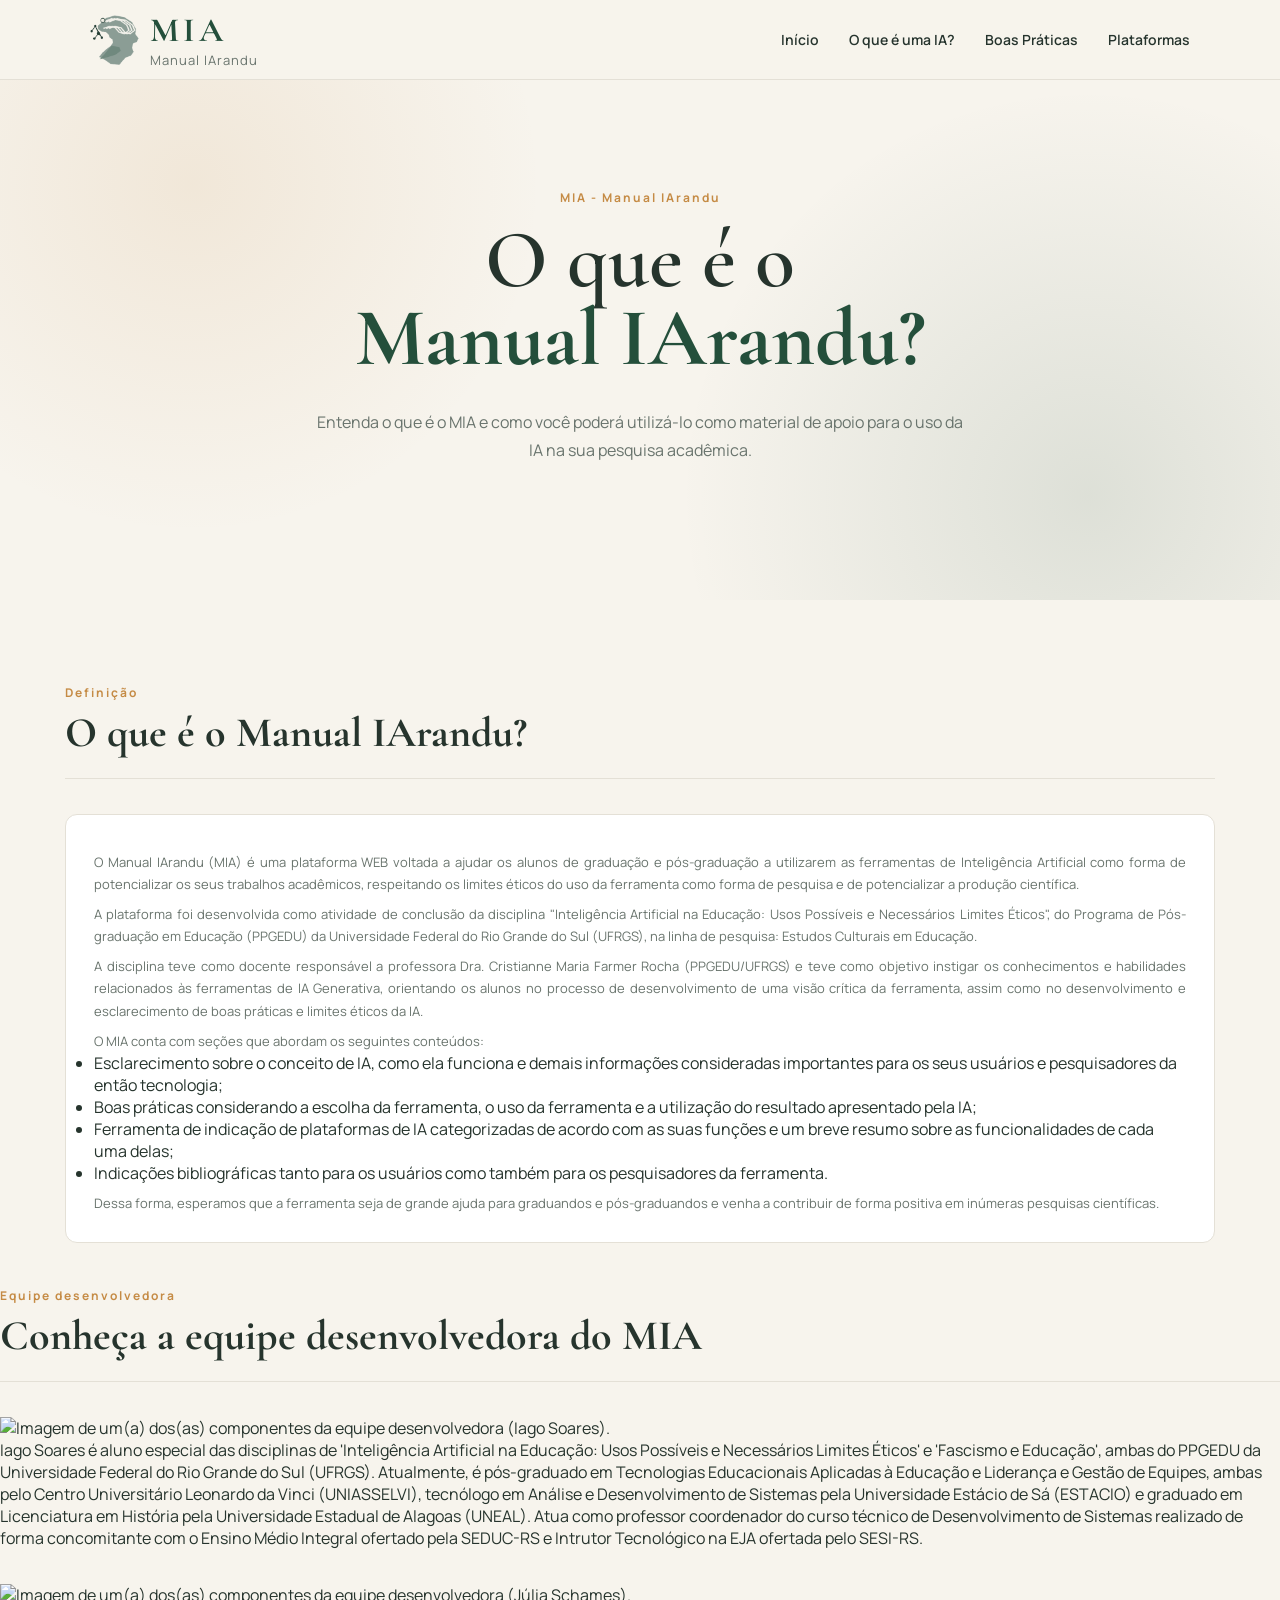
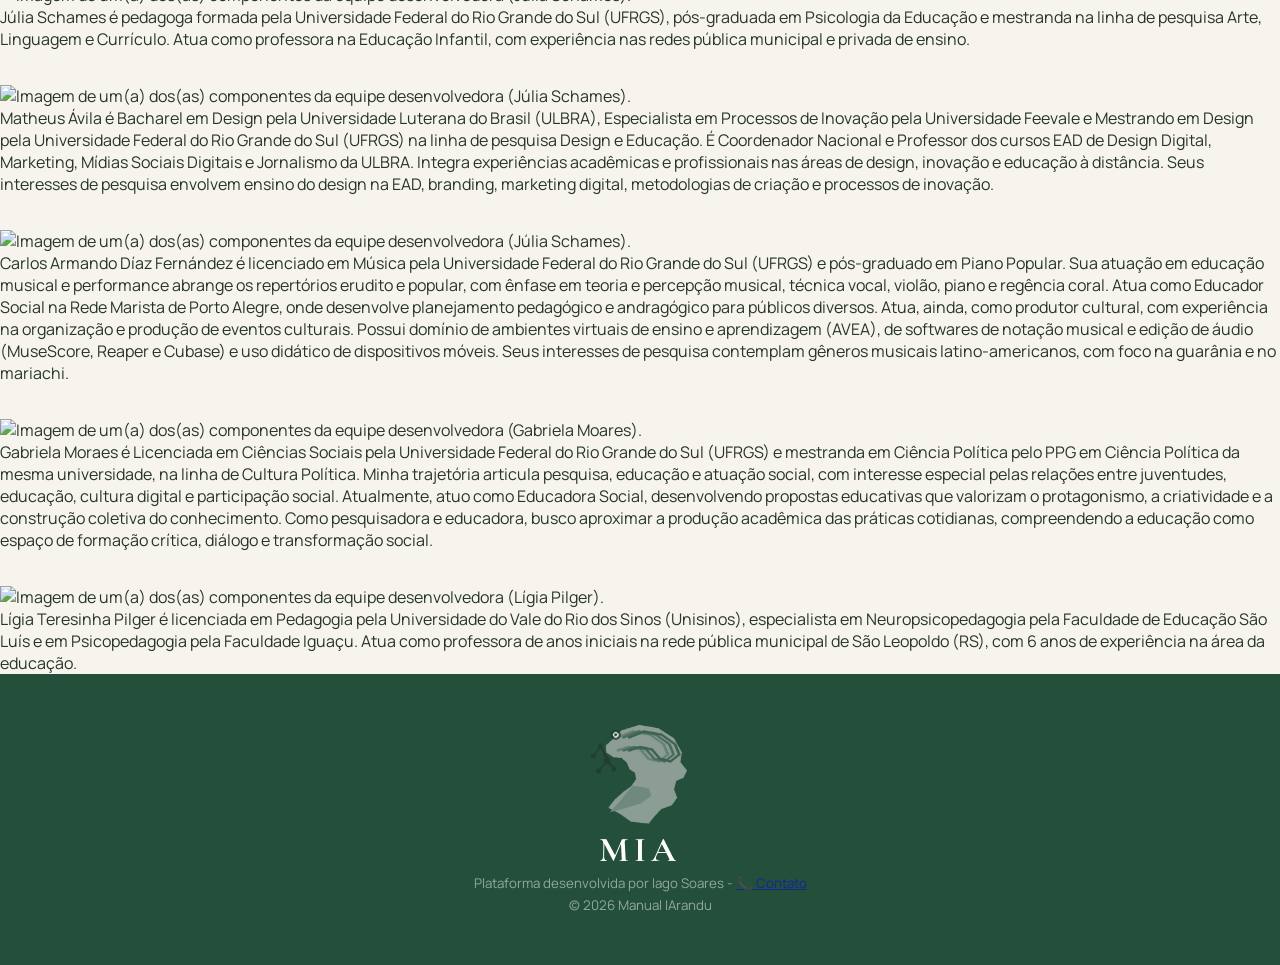
==== commit 1f0358de: "Refactor index.html for content and structure updates Removed bibliographic references section and u" ====
--- a/index.html
+++ b/index.html
@@ -52,7 +52,6 @@
             <a href="o-que-e-uma-ia.html">O que é uma IA?</a>
             <a href="boas-praticas.html">Boas Práticas</a>
             <a href="plataformas.html">Plataformas</a>
-            <a href="indicacoes_bibliograficas.html">Indicações Bibliográficas</a>
 
         </nav>
 
@@ -108,42 +107,54 @@
             <div class="card" style="margin-top: 35px;">
 
                 <p>
-                    O Manual IArandu (MIA) é uma plataforma WEB destinada a ajudar alunos de graduação e pós-graduação a utilizar as ferramentas de 
+                    O Manual IArandu (MIA) é uma plataforma WEB voltada a ajudar os alunos de graduação e pós-graduação a utilizarem as ferramentas de 
                     Inteligência Artificial como forma de potencializar os seus trabalhos acadêmicos, respeitando os limites éticos do uso da ferramenta 
                     como forma de pesquisa e de potencializar a produção científica.
-
-                    <br><br>
-
+                </p>
+
+                <p>
                     A plataforma foi desenvolvida como atividade de conclusão da disciplina "Inteligência Artificial na Educação: Usos Possíveis e 
                     Necessários Limites Éticos", do Programa de Pós-graduação em Educação (PPGEDU) da Universidade Federal do Rio Grande do Sul (UFRGS), 
                     na linha de pesquisa: Estudos Culturais em Educação.
-
-                    <br><br>
-                    
+                </p>
+
+                <p>
                     A disciplina teve como docente responsável a professora Dra. Cristianne Maria Farmer Rocha (PPGEDU/UFRGS) e teve como objetivo instigar 
                     os conhecimentos e habilidades relacionados às ferramentas de IA Generativa, orientando os alunos no processo de desenvolvimento de uma 
                     visão crítica da ferramenta, assim como no desenvolvimento e esclarecimento de boas práticas e limites éticos da IA.
-
-                    <br><br>
-
+                </p>
+
+                <p>
                     O MIA conta com seções que abordam os seguintes conteúdos:
-
-                    <br><br>
-
-                    ✔️ Esclarecimento sobre o conceito de IA, como ela funciona e demais informações consideradas importantes para os seus usuários e 
-                    pesquisadores da então tecnologia;<br>
-                    ✔️ Boas práticas considerando a escolha da ferramenta, o uso da ferramenta e a utilização do resultado apresentado pela IA;<br>
-                    ✔️ Ferramenta de indicação de plataformas de IA categorizadas de acordo com as suas funções e um breve resumo sobre as funcionalidades 
-                    de cada uma delas;<br>
-                    ✔️ Indicações bibliográficas tanto para os usuários como também para os pesquisadores da ferramenta.
-
-                    <br><br>
-
+                </p>
+
+                <ul>
+
+                    <li>
+                        Esclarecimento sobre o conceito de IA, como ela funciona e demais informações consideradas importantes para os seus usuários e 
+                        pesquisadores da então tecnologia;
+                    </li>
+
+                    <li>
+                        Boas práticas considerando a escolha da ferramenta, o uso da ferramenta e a utilização do resultado apresentado pela IA;
+
+                    </li>
+
+                    <li>
+                        Ferramenta de indicação de plataformas de IA categorizadas de acordo com as suas funções e um breve resumo sobre as funcionalidades 
+                        de cada uma delas;
+                    </li>
+
+                    <li>
+                        Indicações bibliográficas tanto para os usuários como também para os pesquisadores da ferramenta.
+                    </li>
+
+                </ul>
+
+                <p>
                     Dessa forma, esperamos que a ferramenta seja de grande ajuda para graduandos e pós-graduandos e venha a contribuir de forma positiva 
                     em inúmeras pesquisas científicas.
 
-                    <br>
-
                 </p>
 
             </div>
@@ -152,7 +163,7 @@
 
         <!------------------------------------------------------------ Terceira seção ------------------------------------------------------------>
 
-        <section class="padding-definicao-categorias">
+        <section class="categorias-menor-padding">
 
             <!-- Título da terceira seção -->
 
@@ -160,161 +171,120 @@
 
                 <div>
 
-                    <span>Categorias</span>
-
-                    <h2>Em quais categorias as ferramentas de IA foram organizadas?</h2>
+                    <span>Equipe desenvolvedora</span>
+
+                    <h2>Conheça a equipe desenvolvedora do MIA</h2>
 
                 </div>
 
             </div>
 
-            <!-- Categorias e breve descrições delas -->
-
-            <div id="listaResultados">
-
-                <article class="card">
-
-                    <div class="card-topo">
-                        <div class="icone">🧠</div>
-                        <span class="tipo">Aprendizado</span>
-                    </div>
-
-                    <h3>Aprendizado de máquina</h3>
-
-                    <p>
-                        Sistemas podem identificar padrões em grandes conjuntos
-                        de dados e utilizar essas informações para realizar
-                        classificações, previsões ou gerar respostas.
-                    </p>
-
-                </article>
-
-                <article class="card">
-
-                    <div class="card-topo">
-                        <div class="icone">💬</div>
-                        <span class="tipo">Linguagem</span>
-                    </div>
-
-                    <h3>IA generativa</h3>
-
-                    <p>
-                        Tecnologias generativas conseguem produzir novos conteúdos,
-                        como textos, imagens, músicas, vídeos e códigos, a partir
-                        de comandos ou instruções fornecidas pelo usuário.
-                    </p>
-
-                </article>
-
-                <article class="card">
-
-                    <div class="card-topo">
-                        <div class="icone">🔎</div>
-                        <span class="tipo">Análise</span>
-                    </div>
-
-                    <h3>Reconhecimento de padrões</h3>
-
-                    <p>
-                        A IA pode analisar grandes quantidades de informações e
-                        identificar relações ou padrões que podem auxiliar pessoas
-                        em diferentes atividades.
-                    </p>
-
-                </article>
-
-                <article class="card">
-
-                    <div class="card-topo">
-                        <div class="icone">🔎</div>
-                        <span class="tipo">Análise</span>
-                    </div>
-
-                    <h3>Reconhecimento de padrões</h3>
-
-                    <p>
-                        A IA pode analisar grandes quantidades de informações e
-                        identificar relações ou padrões que podem auxiliar pessoas
-                        em diferentes atividades.
-                    </p>
-
-                </article>
-
-                <article class="card">
-
-                    <div class="card-topo">
-                        <div class="icone">🔎</div>
-                        <span class="tipo">Análise</span>
-                    </div>
-
-                    <h3>Reconhecimento de padrões</h3>
-
-                    <p>
-                        A IA pode analisar grandes quantidades de informações e
-                        identificar relações ou padrões que podem auxiliar pessoas
-                        em diferentes atividades.
-                    </p>
-
-                </article>
-
-                <article class="card">
-
-                    <div class="card-topo">
-                        <div class="icone">🔎</div>
-                        <span class="tipo">Análise</span>
-                    </div>
-
-                    <h3>Reconhecimento de padrões</h3>
-
-                    <p>
-                        A IA pode analisar grandes quantidades de informações e
-                        identificar relações ou padrões que podem auxiliar pessoas
-                        em diferentes atividades.
-                    </p>
-
-                </article>
-
-            </div>
-
-        </section>
-
-        <!------------------------------------------------------------ Quarta seção ------------------------------------------------------------>
-
-
-        <section class="categorias">
-
-            <!-- Título da quarta seção -->
-
-            <div class="cabecalho-resultados">
-
-                <div>
-
-                    <span>Equipe desenvolvedora</span>
-
-                    <h2>Conheça a equipe desenvolvedora do manual</h2>
-
-                </div>
-
-            </div>
-
-            <!-- Texto da quarta seção -->
-
-            <div class="card" style="margin-top: 35px;">
-
-                <p>
-                    CRIAR TEXTO   CRIAR TEXTO   CRIAR TEXTO   CRIAR TEXTO   CRIAR TEXTO   
-                    CRIAR TEXTO   CRIAR TEXTO   CRIAR TEXTO   CRIAR TEXTO   CRIAR TEXTO   
-                    CRIAR TEXTO   CRIAR TEXTO   CRIAR TEXTO   CRIAR TEXTO   CRIAR TEXTO   
-                    CRIAR TEXTO   CRIAR TEXTO   CRIAR TEXTO   CRIAR TEXTO   CRIAR TEXTO   
-                    CRIAR TEXTO   CRIAR TEXTO   CRIAR TEXTO   CRIAR TEXTO   CRIAR TEXTO   
-
-                    <br><br>
-
-                    CRIAR TEXTO   CRIAR TEXTO   CRIAR TEXTO   CRIAR TEXTO   CRIAR TEXTO   
-                    CRIAR TEXTO   CRIAR TEXTO   CRIAR TEXTO   CRIAR TEXTO   CRIAR TEXTO   
-                    CRIAR TEXTO   CRIAR TEXTO   CRIAR TEXTO   CRIAR TEXTO   CRIAR TEXTO   
-                    CRIAR TEXTO   CRIAR TEXTO   CRIAR TEXTO   CRIAR TEXTO   CRIAR TEXTO   
-                    CRIAR TEXTO   CRIAR TEXTO   CRIAR TEXTO   CRIAR TEXTO   CRIAR TEXTO   
+            <!-- Texto da terceira seção -->
+
+            <div class="equipe-desenvolvedora" style="margin-top: 35px;">
+
+                <img src="imagens/iago.png" 
+                    alt="Imagem de um(a) dos(as) componentes da equipe desenvolvedora (Iago Soares)." 
+                    height="200px">
+
+                <p>
+                    Iago Soares é aluno especial das disciplinas de 
+                    'Inteligência Artificial na Educação: Usos Possíveis e Necessários Limites Éticos' 
+                    e 'Fascismo e Educação', ambas do PPGEDU da Universidade Federal do Rio Grande do 
+                    Sul (UFRGS). Atualmente, é pós-graduado em Tecnologias Educacionais Aplicadas à 
+                    Educação e Liderança e Gestão de Equipes, ambas pelo Centro Universitário Leonardo 
+                    da Vinci (UNIASSELVI), tecnólogo em Análise e Desenvolvimento de Sistemas pela 
+                    Universidade Estácio de Sá (ESTACIO) e graduado em Licenciatura em História pela 
+                    Universidade Estadual de Alagoas (UNEAL). Atua como professor coordenador do curso
+                    técnico de Desenvolvimento de Sistemas realizado de forma concomitante com o Ensino Médio
+                    Integral ofertado pela SEDUC-RS e Intrutor Tecnológico na EJA ofertada pelo SESI-RS.
+                </p>
+
+            </div>
+
+            <div class="equipe-desenvolvedora" style="margin-top: 35px;">
+
+                <img src="imagens/julia.png" 
+                    alt="Imagem de um(a) dos(as) componentes da equipe desenvolvedora (Júlia Schames)." 
+                    height="200px">
+
+                <p>
+                    Júlia Schames é pedagoga formada pela Universidade Federal do Rio Grande do Sul (UFRGS), 
+                    pós-graduada em Psicologia da Educação e mestranda na linha de pesquisa Arte, Linguagem 
+                    e Currículo. Atua como professora na Educação Infantil, com experiência nas redes pública 
+                    municipal e privada de ensino.
+                </p>
+
+            </div>
+
+            <div class="equipe-desenvolvedora" style="margin-top: 35px;">
+
+                <img src="imagens/matheus.png" 
+                    alt="Imagem de um(a) dos(as) componentes da equipe desenvolvedora (Júlia Schames)." 
+                    height="200px">
+
+                <p>
+                    Matheus Ávila é Bacharel em Design pela Universidade Luterana do Brasil (ULBRA), Especialista 
+                    em Processos de Inovação pela Universidade Feevale e Mestrando em Design pela Universidade Federal 
+                    do Rio Grande do Sul (UFRGS) na linha de pesquisa Design e Educação. É Coordenador Nacional e 
+                    Professor dos cursos EAD de Design Digital, Marketing, Mídias Sociais Digitais e Jornalismo da 
+                    ULBRA. Integra experiências acadêmicas e profissionais nas áreas de design, inovação e educação 
+                    à distância. Seus interesses de pesquisa envolvem ensino do design na EAD, branding, marketing 
+                    digital, metodologias de criação e processos de inovação.
+                </p>
+
+            </div>
+
+            <div class="equipe-desenvolvedora" style="margin-top: 35px;">
+
+                <img src="imagens/carlos.png" 
+                    alt="Imagem de um(a) dos(as) componentes da equipe desenvolvedora (Júlia Schames)." 
+                    height="200px">
+
+                <p>
+                    Carlos Armando Díaz Fernández é licenciado em Música pela Universidade Federal do Rio Grande do Sul (UFRGS) e pós-graduado em 
+                    Piano Popular. Sua atuação em educação musical e performance abrange os repertórios erudito e 
+                    popular, com ênfase em teoria e percepção musical, técnica vocal, violão, piano e regência 
+                    coral. Atua como Educador Social na Rede Marista de Porto Alegre, onde desenvolve planejamento 
+                    pedagógico e andragógico para públicos diversos. Atua, ainda, como produtor cultural, com 
+                    experiência na organização e produção de eventos culturais. Possui domínio de ambientes 
+                    virtuais de ensino e aprendizagem (AVEA), de softwares de notação musical e edição de áudio 
+                    (MuseScore, Reaper e Cubase) e uso didático de dispositivos móveis. Seus interesses de pesquisa 
+                    contemplam gêneros musicais latino-americanos, com foco na guarânia e no mariachi.
+                </p>
+
+            </div>
+
+            <div class="equipe-desenvolvedora" style="margin-top: 35px;">
+
+                <img src="imagens/gabi.png" 
+                    alt="Imagem de um(a) dos(as) componentes da equipe desenvolvedora (Gabriela Moares)." 
+                    height="200px">
+
+                <p>
+                    Gabriela Moraes é Licenciada em Ciências Sociais pela Universidade Federal do Rio Grande do Sul 
+                    (UFRGS) e mestranda em Ciência Política pelo PPG em Ciência Política da mesma universidade, na linha 
+                    de Cultura Política. Minha trajetória articula pesquisa, educação e atuação social, com interesse 
+                    especial pelas relações entre juventudes, educação, cultura digital e participação social. 
+                    Atualmente, atuo como Educadora Social, desenvolvendo propostas educativas que valorizam o 
+                    protagonismo, a criatividade e a construção coletiva do conhecimento. Como pesquisadora e educadora, 
+                    busco aproximar a produção acadêmica das práticas cotidianas, compreendendo a educação como espaço 
+                    de formação crítica, diálogo e transformação social. 
+                </p>
+
+            </div>
+
+            <div class="equipe-desenvolvedora" style="margin-top: 35px;">
+
+                <img src="imagens/ligia.png" 
+                    alt="Imagem de um(a) dos(as) componentes da equipe desenvolvedora (Lígia Pilger)." 
+                    height="200px">
+
+                <p>
+                    Lígia Teresinha Pilger é licenciada em Pedagogia pela Universidade do Vale do Rio dos Sinos 
+                    (Unisinos), especialista em Neuropsicopedagogia pela Faculdade de Educação São Luís e em 
+                    Psicopedagogia pela Faculdade Iguaçu. Atua como professora de anos iniciais na rede pública 
+                    municipal de São Leopoldo (RS), com 6 anos de experiência na área da educação.
                 </p>
 
             </div>
@@ -333,6 +303,8 @@
 
         <h2>MIA</h2>
 
+        <small>Plataforma desenvolvida por Iago Soares - <a href="https://wa.me/5551986822027" target="_blank">📞 Contato </a>  </small> 
+        <br>
         <small>© 2026 Manual IArandu</small>
 
     </footer>
@@ -340,3 +312,4 @@
 </body>
 
 </html>
+</html>
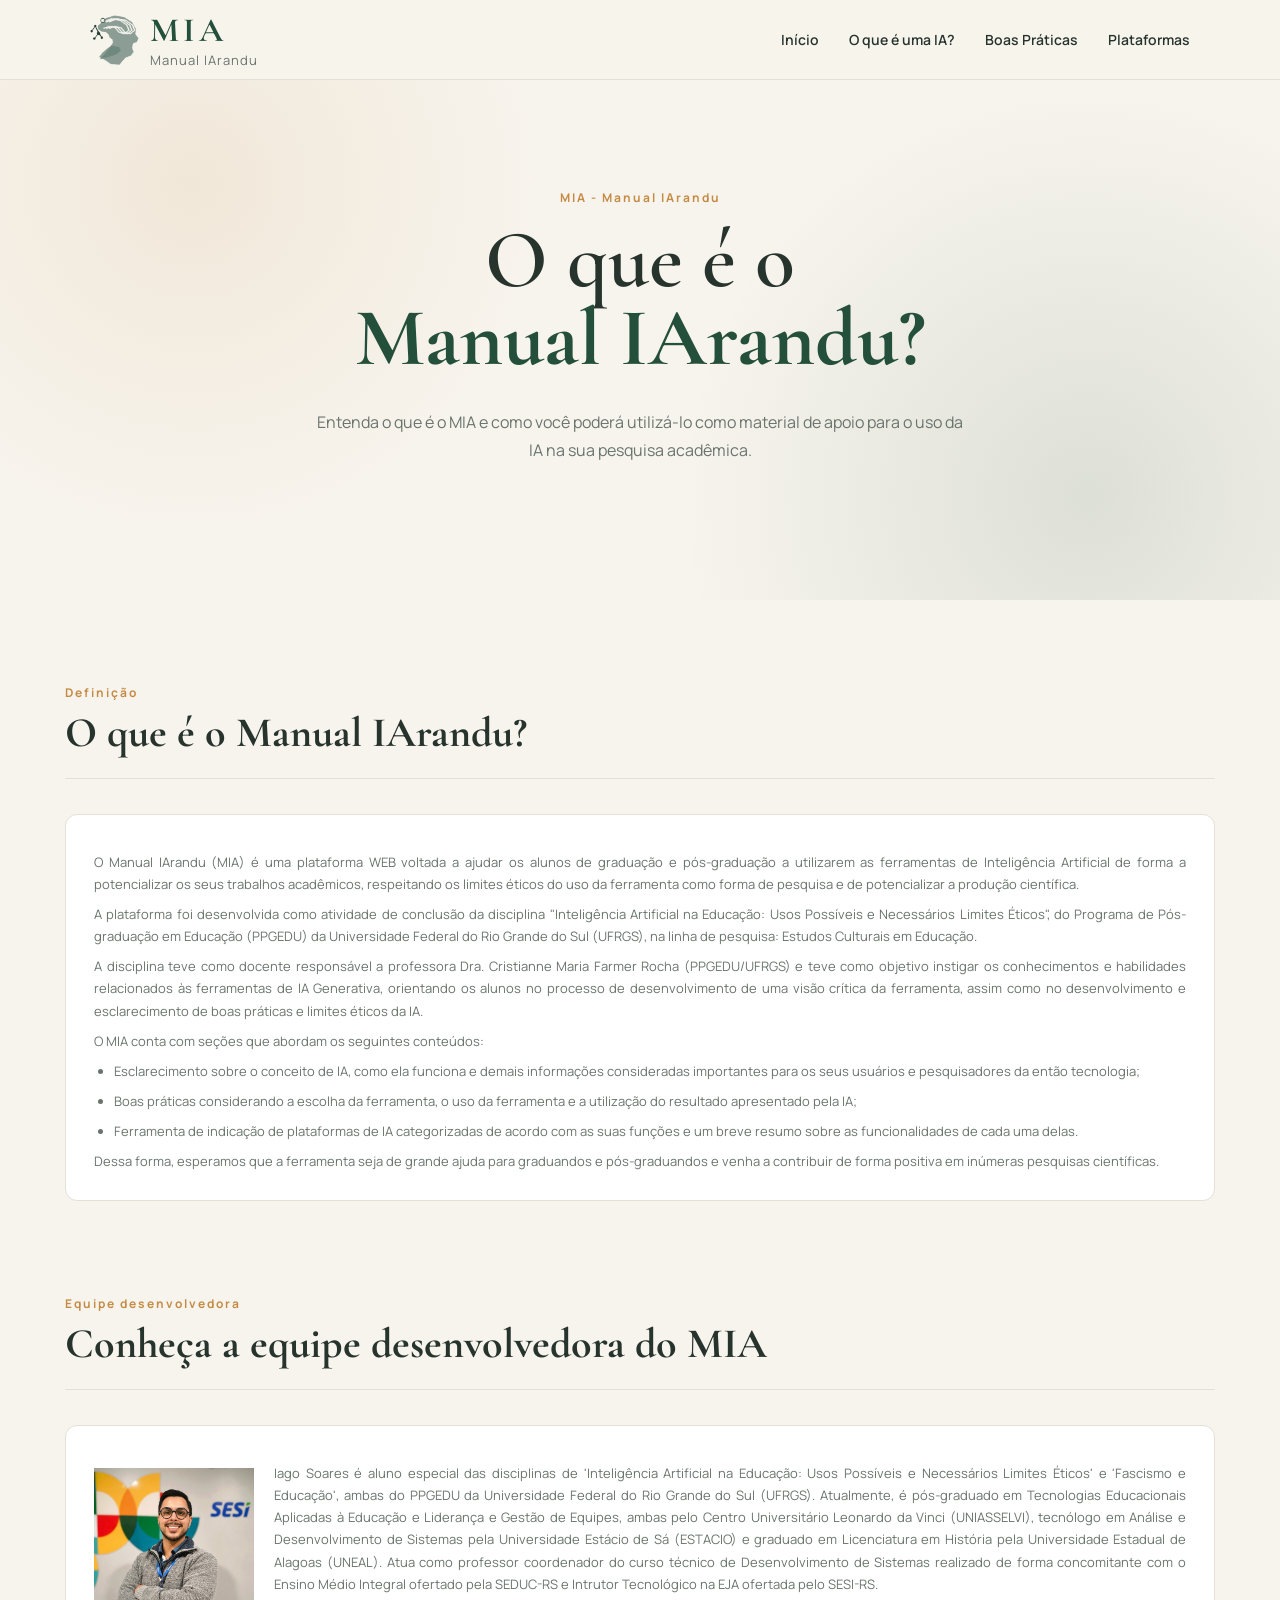
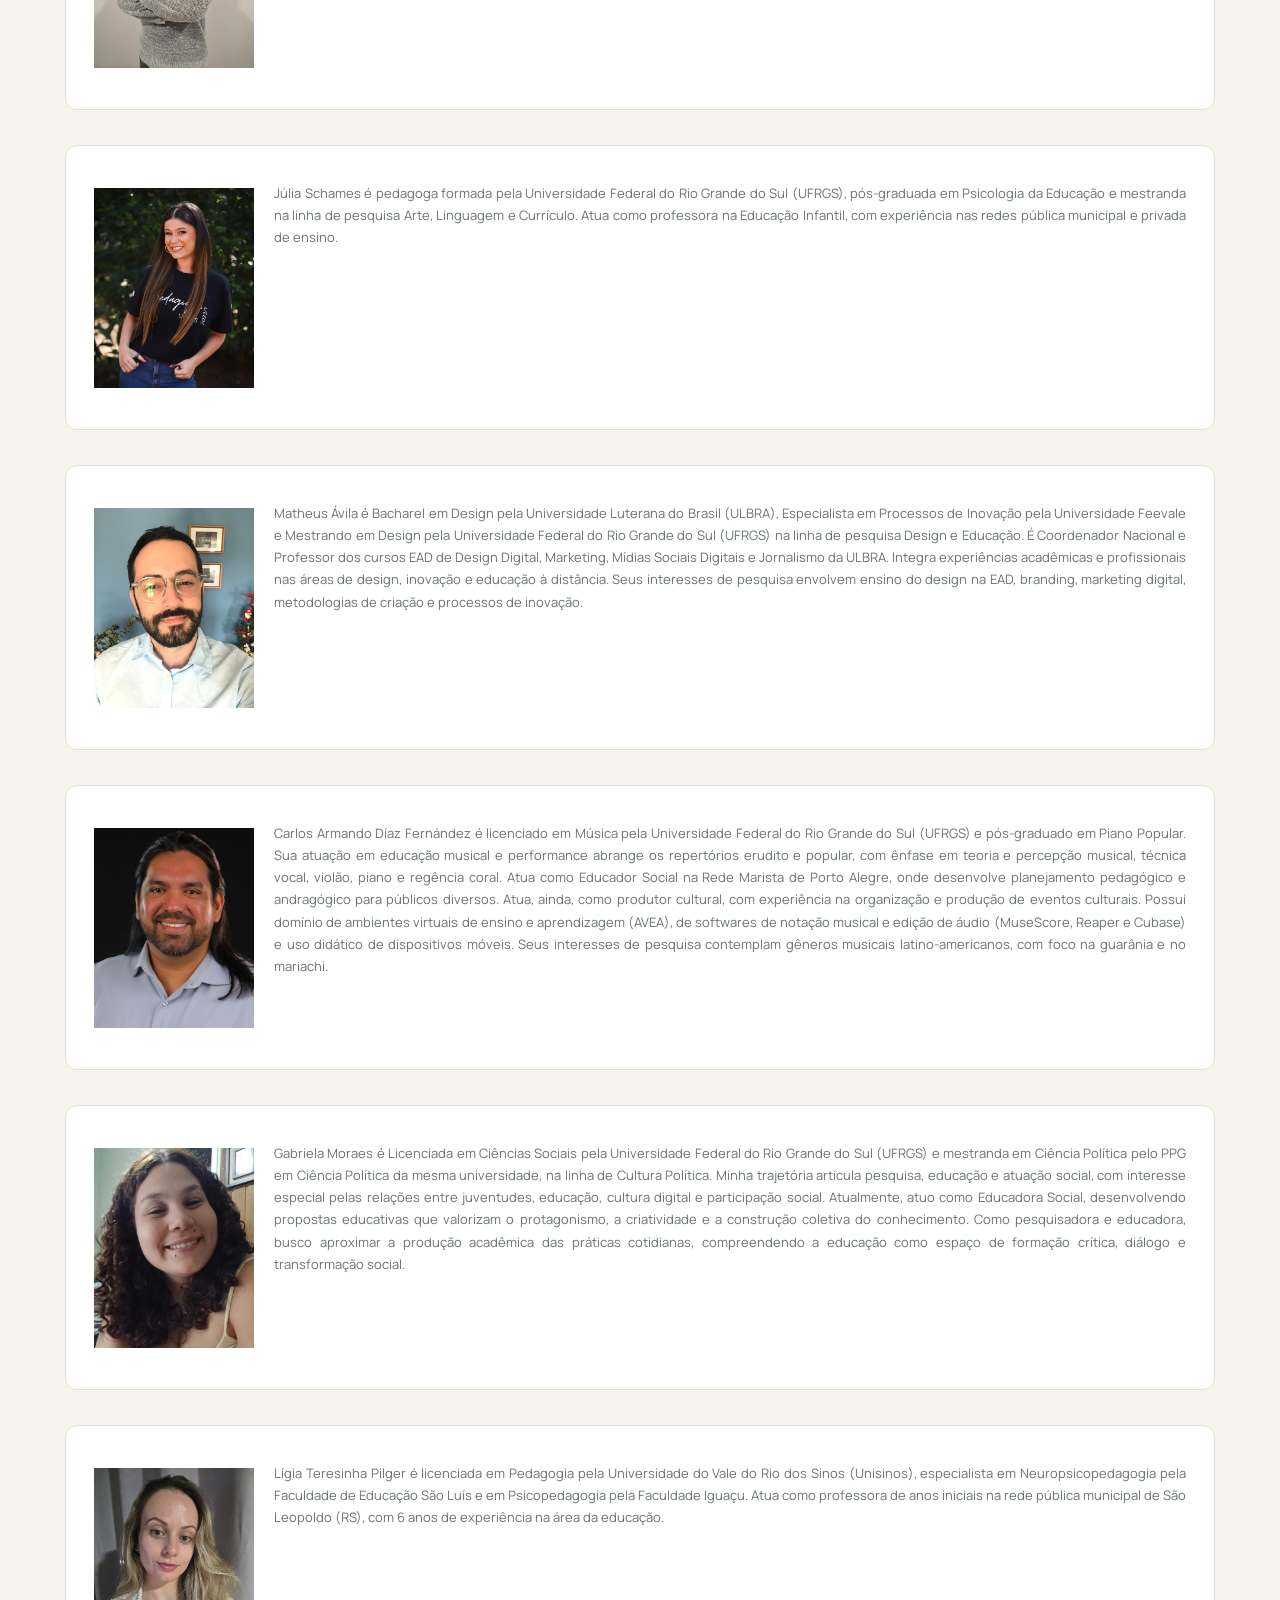
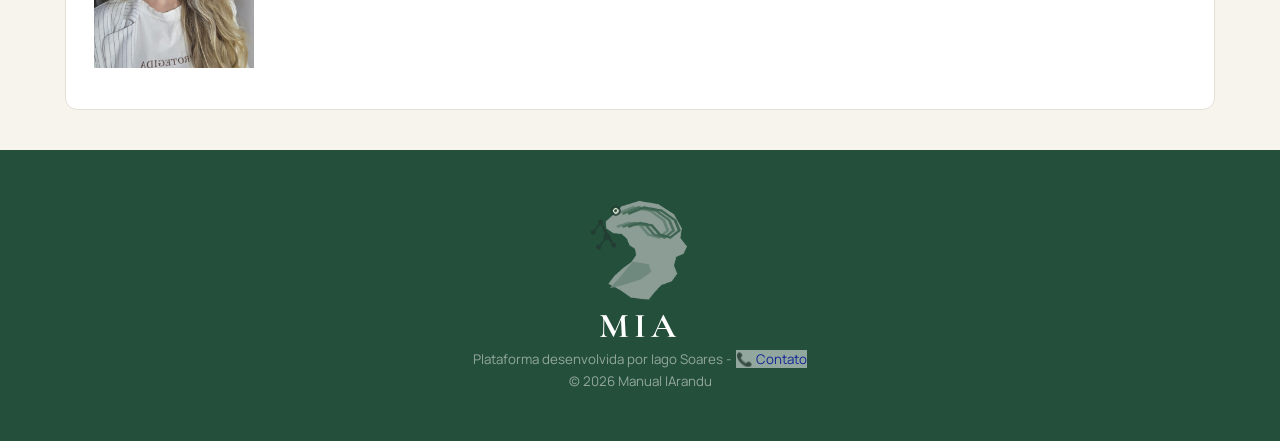
==== commit 2605bfaf: "Update index.html" ====
--- a/index.html
+++ b/index.html
@@ -108,7 +108,7 @@
 
                 <p>
                     O Manual IArandu (MIA) é uma plataforma WEB voltada a ajudar os alunos de graduação e pós-graduação a utilizarem as ferramentas de 
-                    Inteligência Artificial como forma de potencializar os seus trabalhos acadêmicos, respeitando os limites éticos do uso da ferramenta 
+                    Inteligência Artificial de forma a potencializar os seus trabalhos acadêmicos, respeitando os limites éticos do uso da ferramenta 
                     como forma de pesquisa e de potencializar a produção científica.
                 </p>
 
@@ -142,11 +142,7 @@
 
                     <li>
                         Ferramenta de indicação de plataformas de IA categorizadas de acordo com as suas funções e um breve resumo sobre as funcionalidades 
-                        de cada uma delas;
-                    </li>
-
-                    <li>
-                        Indicações bibliográficas tanto para os usuários como também para os pesquisadores da ferramenta.
+                        de cada uma delas.
                     </li>
 
                 </ul>
--- a/style.css
+++ b/style.css
@@ -1,6 +1,6 @@
-/* =====================================================
-           CONFIGURAÇÕES
-   ===================================================== */
+/* =====================================================================================================================================
+                                                          CONFIGURAÇÕES
+   ===================================================================================================================================== */
 
 * {
     margin: 0;
@@ -29,32 +29,31 @@
     color: var(--texto);
 }
 
-
-/* =====================================================
-           CABEÇALHO
-===================================================== */
+a {
+    text-decoration: none;
+}
+
+
+/* =====================================================================================================================================
+                                                               CABEÇALHO
+===================================================================================================================================== */
 header {
     min-height: 80px;
     padding: 10px 7%;
-
     display: flex;
     align-items: center;
     justify-content: space-between;
-
     background: rgba(247, 244, 237, 0.95);
-
     border-bottom: 1px solid var(--borda);
-
     position: sticky;
     top: 0;
-
     z-index: 100;
 }
 
 
-/* =========================
-   LOGO
-   ========================= */
+/* =====================================================================================================================================
+                                                                LOGO
+   ===================================================================================================================================== */
 
 .logo {
     display: flex;
@@ -65,7 +64,6 @@
     display: flex;
     align-items: center;
     gap: 10px;
-
     text-decoration: none;
 }
 
@@ -75,9 +73,7 @@
 .logo img {
     width: 50px;
     height: 50px;
-
     object-fit: contain;
-
     display: block;
 }
 
@@ -89,26 +85,22 @@
 
 .logo h2 {
     margin: 0;
-
     font-family: "Cormorant Garamond", serif;
     font-size: 34px;
     letter-spacing: 4px;
-
     color: var(--verde);
 }
 
 .logo span {
     margin: 0;
-
     font-size: 13px;
     letter-spacing: 1px;
-
-    color: var(--cinza);
-}
-
-/* =========================
-   MENU
-   ========================= */
+    color: var(--cinza);
+}
+
+/* =====================================================================================================================================
+                                                                MENU
+   ===================================================================================================================================== */
 
 nav {
     display: flex;
@@ -117,11 +109,8 @@
 
 nav a {
     color: var(--texto);
-
     text-decoration: none;
-
     font-size: 14px;
-
     font-weight: 600;
 }
 
@@ -130,27 +119,23 @@
 }
 
 
-/* =========================
-   BOTÃO DO MENU
-   ========================= */
+/* =====================================================================================================================================
+                                                         BOTÃO DO MENU
+   ===================================================================================================================================== */
 
 .menu-toggle {
     display: none;
-
     background: none;
     border: none;
-
     font-size: 32px;
-
     color: var(--verde);
-
     cursor: pointer;
 }
 
 
-/* =========================
-   MENU MOBILE
-   ========================= */
+/* =====================================================================================================================================
+                                                            MENU MOBILE
+   ===================================================================================================================================== */
 
 @media (max-width: 768px) {
 
@@ -217,19 +202,16 @@
 
 
 
-/* =====================================================
-           HERO
-        ===================================================== */
+/* =====================================================================================================================================
+                                                              HERO
+===================================================================================================================================== */
 
 .hero {
     min-height: 520px;
-
     display: flex;
     justify-content: center;
     align-items: center;
-
     padding: 70px 20px;
-
     background:
         radial-gradient(circle at 15% 20%,
             rgba(197, 139, 69, 0.12),
@@ -242,99 +224,69 @@
 .hero-content {
     width: 100%;
     max-width: 900px;
-
     text-align: center;
 }
 
 .tag {
     color: var(--dourado);
-
     font-size: 12px;
-
     font-weight: 700;
-
     letter-spacing: 2px;
 }
 
 .hero h1 {
     margin-top: 15px;
-
     font-family: "Cormorant Garamond", serif;
-
     font-size: clamp(50px, 7vw, 82px);
-
     line-height: 0.95;
-
     font-weight: 600;
 }
 
 .hero h1 strong {
     display: block;
-
     color: var(--verde);
 }
 
 .hero p {
     max-width: 650px;
-
     margin: 30px auto;
-
-    color: var(--cinza);
-
+    color: var(--cinza);
     font-size: 16px;
-
     line-height: 1.8;
 }
 
 
-/* =====================================================
-           CAMPO DE BUSCA
-        ===================================================== */
+/* =====================================================================================================================================
+                                                          CAMPO DE BUSCA
+===================================================================================================================================== */
 
 .search-box {
     max-width: 780px;
-
     margin: 35px auto 0;
-
-    display: flex;
-
+    display: flex;
     align-items: center;
-
     background: var(--branco);
-
     border: 1px solid var(--borda);
-
     border-radius: 12px;
-
     padding: 7px;
-
     box-shadow:
         0 15px 40px rgba(40, 50, 40, 0.08);
 }
 
 .search-icon {
     padding-left: 15px;
-
     font-size: 25px;
-
     color: var(--cinza);
 }
 
 #campoBusca {
     flex: 1;
-
     border: none;
-
     outline: none;
-
     padding: 16px;
-
     background: transparent;
-
     font-family: inherit;
-
     font-size: 15px;
-
     color: var(--texto);
 }
 
@@ -344,21 +296,13 @@
 
 #botaoBuscar {
     border: none;
-
     padding: 15px 25px;
-
     border-radius: 8px;
-
     background: var(--verde);
-
     color: white;
-
     font-family: inherit;
-
     font-weight: 700;
-
     cursor: pointer;
-
     transition: 0.2s;
 }
 
@@ -367,9 +311,9 @@
 }
 
 
-/* =====================================================
-           CATEGORIAS
-        ===================================================== */
+/* =====================================================================================================================================
+                                                            CATEGORIAS
+===================================================================================================================================== */
 
 .categorias {
     max-width: 1200px;
@@ -377,6 +321,23 @@
     padding: 80px 25px 40px;
 }
 
+.categorias-grid a {
+    color: var(--cinza);
+    text-align: center;
+}
+
+.categorias-menor-padding {
+    max-width: 1200px;
+    margin: auto;
+    padding: 50px 25px 40px;
+}
+
+.padding-definicao-categorias {
+    max-width: 1200px;
+    margin: auto;
+    padding: 50px 25px 0px;
+}
+
 .titulo-secao {
     padding-bottom: 20px;
     border-bottom: 1px solid var(--borda);
@@ -384,31 +345,23 @@
 
 .titulo-secao span {
     color: var(--dourado);
-
     font-size: 12px;
-
     font-weight: 700;
-
     letter-spacing: 2px;
 }
 
 
 .titulo-secao h2 {
     margin-top: 5px;
-
     font-family: "Cormorant Garamond", serif;
-
     font-size: 42px;
 }
 
 .categorias-grid {
     margin-top: 35px;
-
     display: grid;
-
     grid-template-columns:
         repeat(6, 1fr);
-
     gap: 15px;
 }
 
@@ -432,8 +385,8 @@
 
 .categoria .emoji {
     display: block;
-    text-align: center;
-    font-size: 27px;
+    margin: auto;
+    width: 20%;
 }
 
 .categoria strong {
@@ -446,16 +399,13 @@
     display: block;
     text-align: center;
     margin-top: 5px;
-
-    color: var(--cinza);
-
+    color: var(--cinza);
     font-size: 11px;
 }
 
-
-/* =====================================================
-           RESULTADOS
-        ===================================================== */
+/* =====================================================================================================================================
+                                                               RESULTADOS
+===================================================================================================================================== */
 
 .resultados {
     max-width: 1200px;
@@ -479,36 +429,27 @@
 
 .cabecalho-resultados span {
     color: var(--dourado);
-
     font-size: 12px;
-
     font-weight: 700;
-
     letter-spacing: 2px;
 }
 
 .cabecalho-resultados h2 {
     margin-top: 5px;
-
     font-family: "Cormorant Garamond", serif;
-
     font-size: 42px;
 }
 
 #quantidade {
     color: var(--cinza);
-
     font-size: 13px;
 }
 
 #listaResultados {
     display: grid;
-
     grid-template-columns:
         repeat(3, 1fr);
-
     gap: 20px;
-
     margin-top: 30px;
 }
 
@@ -516,6 +457,34 @@
 /* ===========================================================================================================================================
     Cards     Cards     Cards      Cards      Cards      Cards     Cards     Cards     Cards     Cards     Cards     Cards     Cards     Cards        
 =========================================================================================================================================== */
+
+/* Equipe desenvolvedora */
+
+.equipe-desenvolvedora {
+    min-height: 285px;
+    display: flex;
+    flex-direction: row;
+    padding: 28px;
+    background: var(--branco);
+    border: 1px solid var(--borda);
+    border-radius: 12px;
+    transition: 0.2s;
+} 
+
+.equipe-desenvolvedora p {
+    flex-grow: 1;
+    margin-top: 8px;
+    color: var(--cinza);
+    font-size: 13px;
+    line-height: 1.7;
+    text-align: justify;
+    text-align-last: left;
+    padding-left: 20px;
+}
+
+.equipe-desenvolvedora img {
+    margin-top: 14px;
+}
 
 .card {
     min-height: 285px;
@@ -533,6 +502,13 @@
     box-shadow: 0 15px 35px rgba(40, 50, 40, 0.08);
 }
 
+.card hr {
+    border: none;
+    height: 2px;
+    background: var(--dourado);
+    margin: 30px 0;
+}
+
 .card-topo {
     display: flex;
     align-items: center;
@@ -567,6 +543,17 @@
 .card p {
     flex-grow: 1;
     margin-top: 8px;
+    color: var(--cinza);
+    font-size: 13px;
+    line-height: 1.7;
+    text-align: justify;
+    text-align-last: left;
+}
+
+.card li {
+    flex-grow: 1;
+    margin-top: 8px;
+    margin-left: 20px;
     color: var(--cinza);
     font-size: 13px;
     line-height: 1.7;
@@ -604,37 +591,31 @@
     opacity: 0.8;
 }
 
-
-/* =====================================================
-           SEM RESULTADOS
-        ===================================================== */
+/* =====================================================================================================================================
+                                                      SEM RESULTADOS
+===================================================================================================================================== */
 
 #semResultados {
     display: none;
-
     padding: 80px 20px;
-
     text-align: center;
-
     color: var(--cinza);
 }
 
 #semResultados .icone-vazio {
     font-size: 50px;
-
     margin-bottom: 15px;
 }
 
 #semResultados h3 {
     margin-bottom: 10px;
-
     color: var(--texto);
 }
 
 
-/* =====================================================
-           RODAPÉ
-        ===================================================== */
+/* =====================================================================================================================================
+                                                               RODAPÉ
+===================================================================================================================================== */
 
 footer {
     padding: 50px 20px;
@@ -647,6 +628,13 @@
     width: 100px;
 }
 
+footer a {
+
+    text-decoration: none;
+    border: 1px solid var(--verde);;
+    background-color: white;
+}
+
 footer h2 {
     font-family: "Cormorant Garamond", serif;
     font-size: 35px;
@@ -664,9 +652,9 @@
 }
 
 
-/* =====================================================
-           RESPONSIVIDADE
-        ===================================================== */
+/* =====================================================================================================================================
+                                                               RESPONSIVIDADE
+===================================================================================================================================== */
 
 @media (max-width: 950px) {
 
@@ -736,9 +724,9 @@
 
 }
 
-/* =====================================================
-           RESPONSIVIDADE
-===================================================== */
+/* =====================================================================================================================================
+                                                              RESPONSIVIDADE
+===================================================================================================================================== */
 
 .icone img {
     padding: 5px;     /* opcional, para espaçamento interno */
